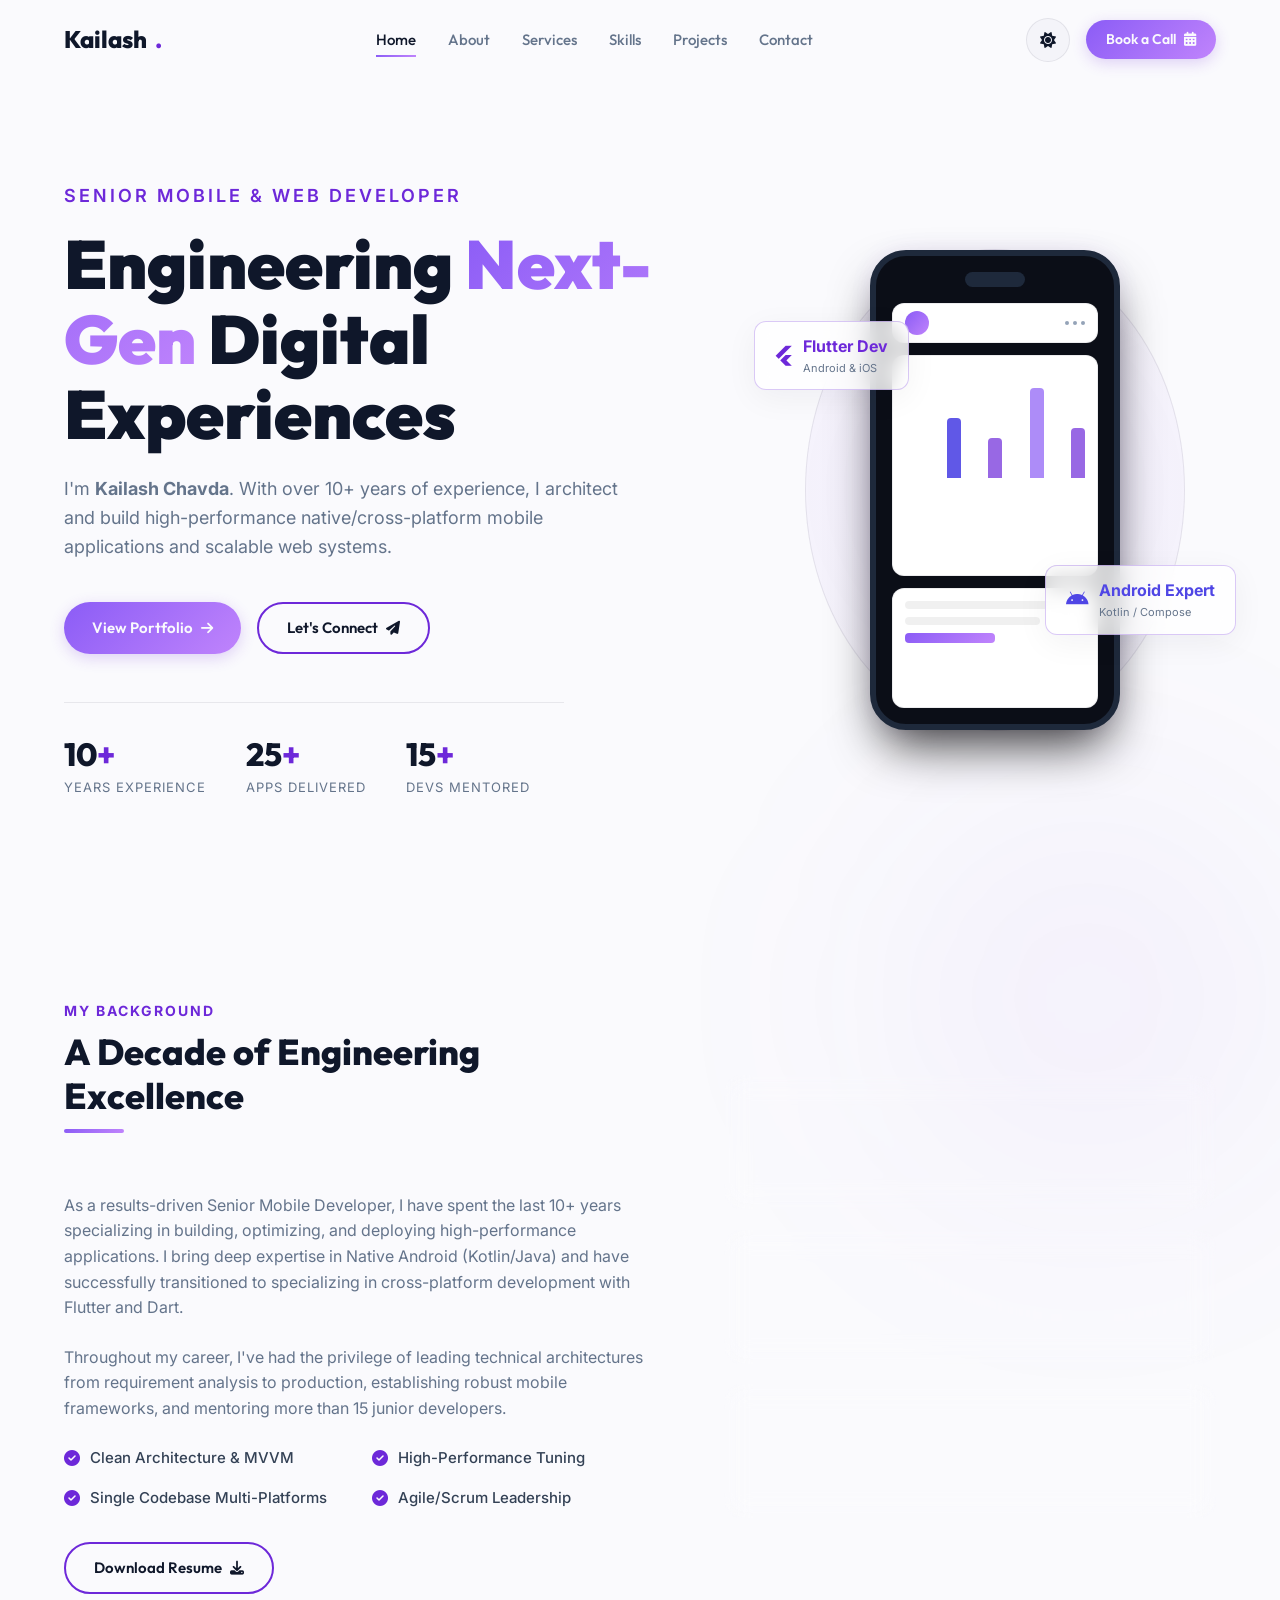
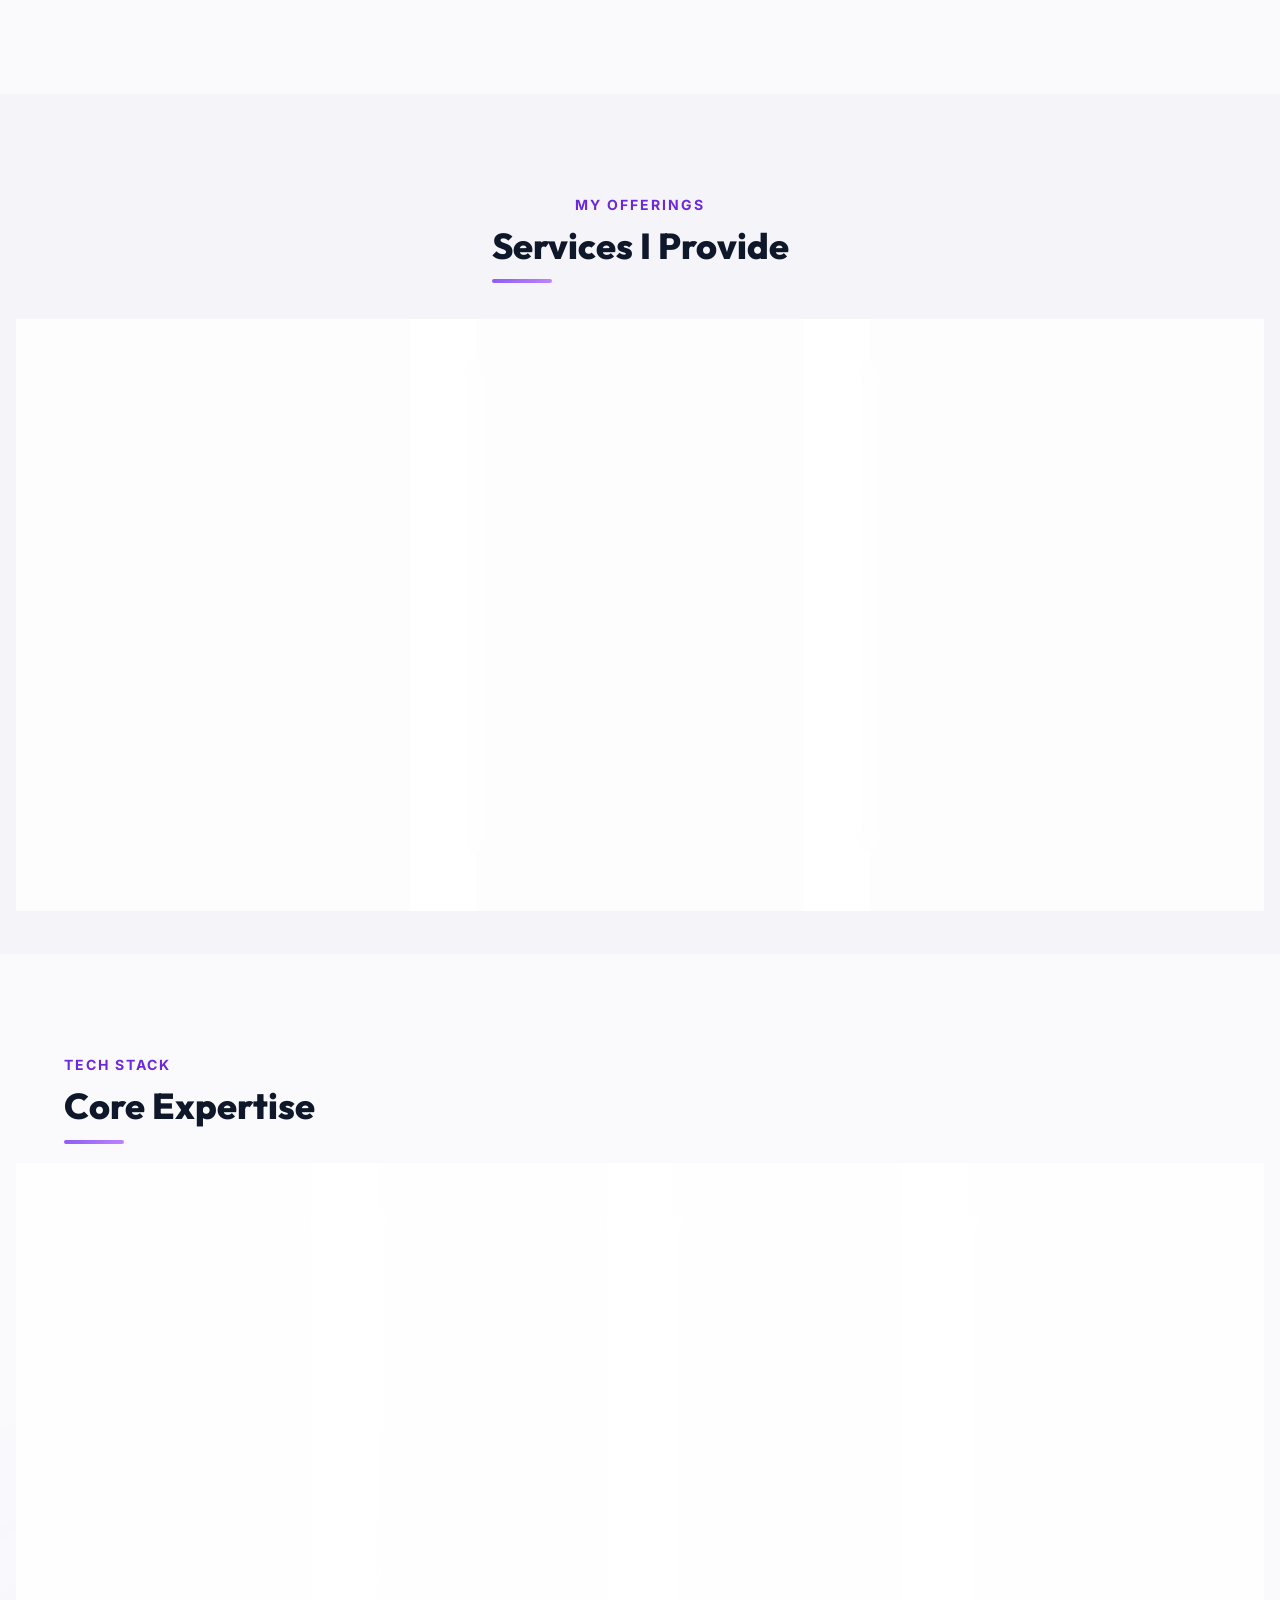
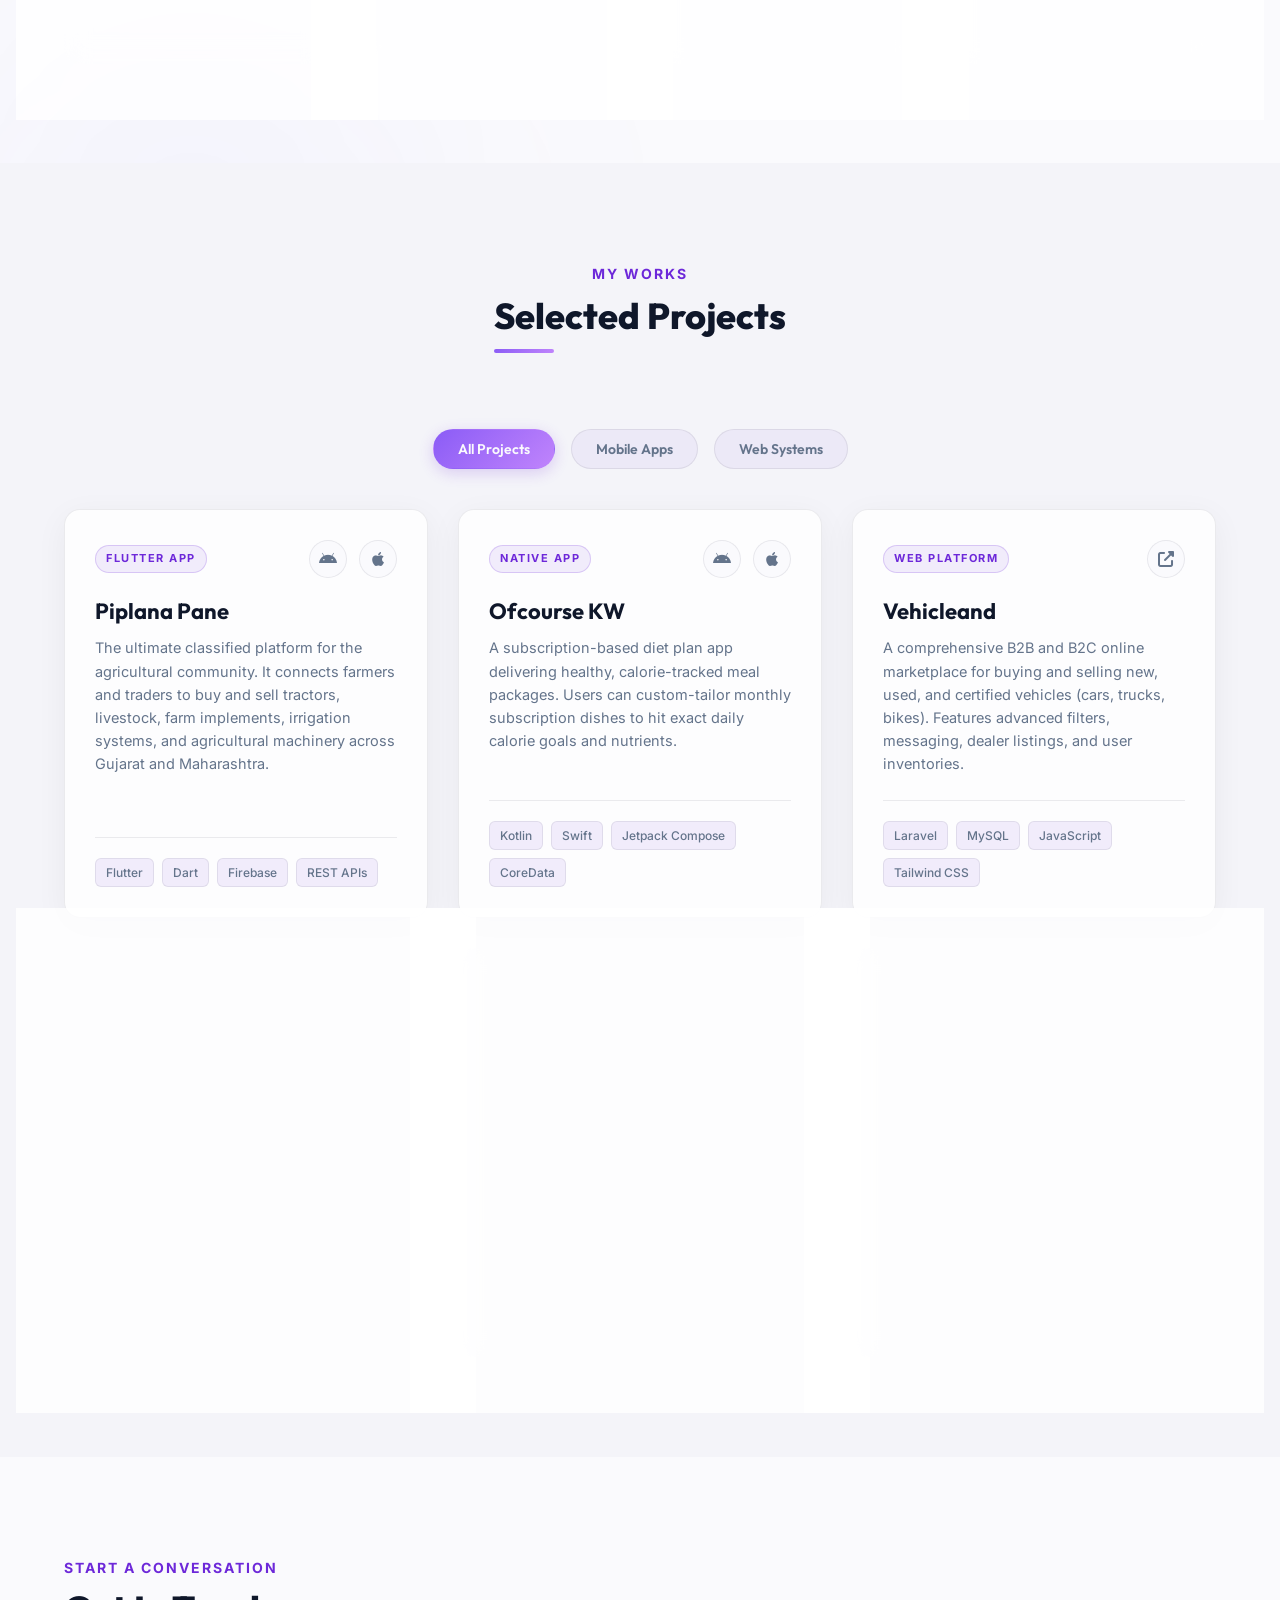
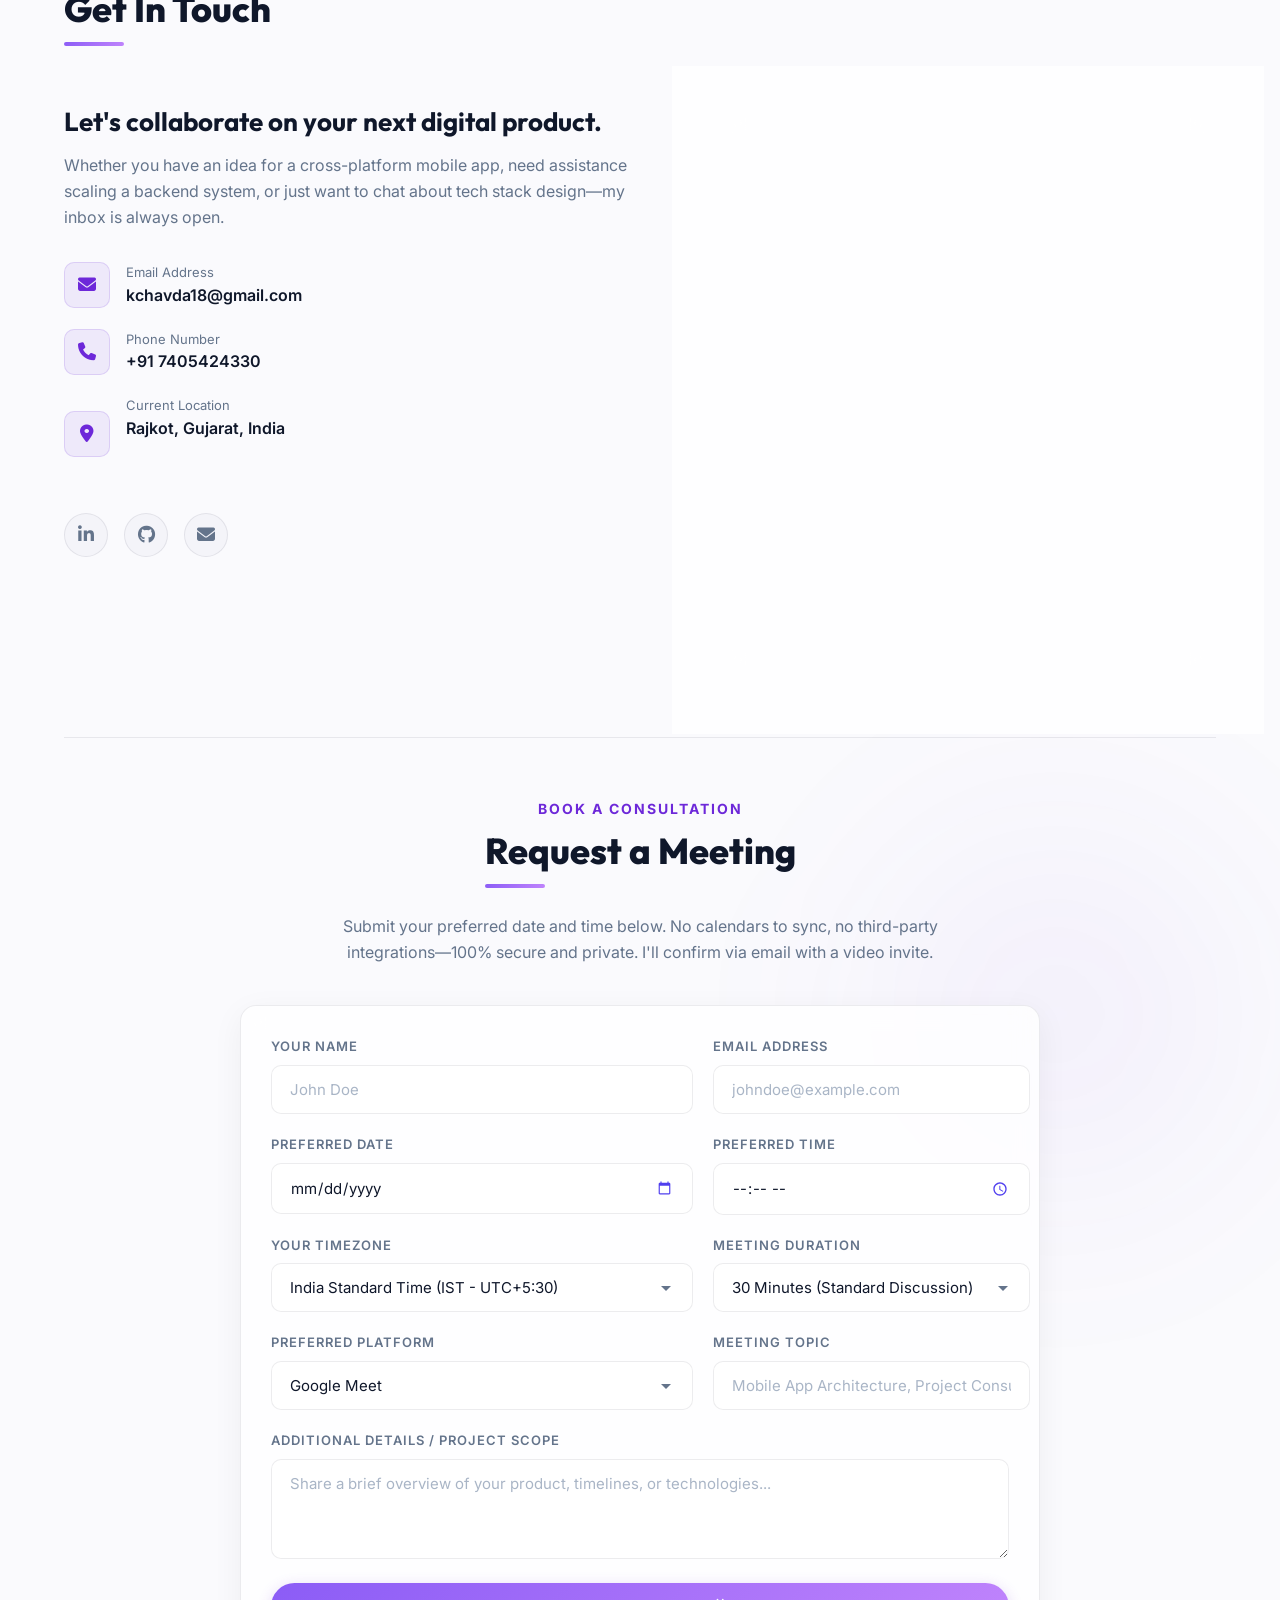
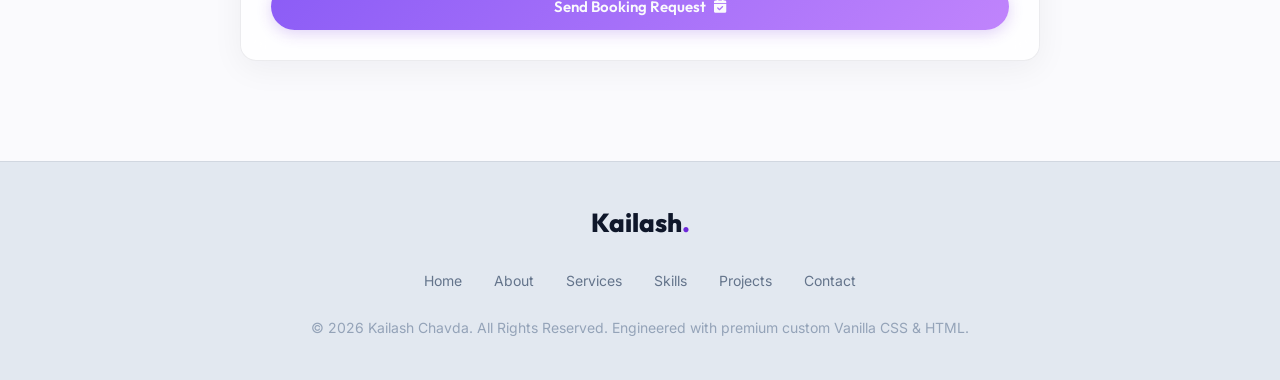
==== v1/index.html @ 00c6d9ea "feat: make V3 the default root homepage and move V1 to v1 subfolder" ====
<!DOCTYPE html>
<html lang="en">

<head>
  <meta charset="UTF-8">
  <meta name="viewport" content="width=device-width, initial-scale=1.0">
  <meta name="description"
    content="Kailash Chavda | Senior Mobile & Full-Stack Web Developer. 10+ years of experience building high-performance native, cross-platform apps, and scalable web systems.">
  <title>Kailash Chavda | Senior Mobile & Full-Stack Developer</title>

  <!-- FontAwesome Icons -->
  <link rel="stylesheet" href="https://cdnjs.cloudflare.com/ajax/libs/font-awesome/6.4.0/css/all.min.css">

  <!-- Custom Stylesheet -->
  <link rel="stylesheet" href="styles.css">
</head>

<body>

  <!-- Background Glowing Elements -->
  <div class="ambient-glows">
    <div class="glow-shape-1"></div>
    <div class="glow-shape-2"></div>
    <div class="glow-shape-3"></div>
  </div>

  <!-- NAVIGATION HEADER -->
  <header id="header">
    <div class="container navbar">
      <a href="#hero" class="logo">
        Kailash<span>.</span>
      </a>

      <!-- Nav Menu -->
      <ul class="nav-links" id="nav-links">
        <li><a href="#hero" class="active">Home</a></li>
        <li><a href="#about">About</a></li>
        <li><a href="#services">Services</a></li>
        <li><a href="#expertise">Skills</a></li>
        <li><a href="#projects">Projects</a></li>
        <li><a href="#contact">Contact</a></li>
      </ul>

      <!-- Nav Actions -->
      <div style="display: flex; align-items: center; gap: 16px;">
        <button class="theme-toggle" id="theme-toggle" aria-label="Toggle theme">
          <i class="fa-solid fa-moon"></i>
        </button>
        <a href="#contact" class="btn btn-primary nav-btn">
          Book a Call <i class="fa-solid fa-calendar-days"></i>
        </a>
      </div>

      <!-- Mobile Menu Toggle -->
      <button class="nav-toggle" id="nav-toggle" aria-label="Toggle menu">
        <i class="fa-solid fa-bars"></i>
      </button>
    </div>
  </header>

  <!-- HERO SECTION -->
  <section id="hero" class="hero">
    <div class="container hero-grid">
      <div class="hero-content">
        <span class="hero-subtitle">Senior Mobile &amp; Web Developer</span>
        <h1 class="hero-title">Engineering <span class="text-gradient">Next-Gen</span> Digital Experiences</h1>
        <p class="hero-desc">
          I'm <strong>Kailash Chavda</strong>. With over 10+ years of experience, I architect and build high-performance
          native/cross-platform mobile applications and scalable web systems.
        </p>

        <div class="hero-ctas">
          <a href="#projects" class="btn btn-primary">View Portfolio <i class="fa-solid fa-arrow-right"></i></a>
          <a href="#contact" class="btn btn-secondary">Let's Connect <i class="fa-solid fa-paper-plane"></i></a>
        </div>

        <div class="hero-stats">
          <div class="hero-stat-item">
            <h3>10<span>+</span></h3>
            <p>Years Experience</p>
          </div>
          <div class="hero-stat-item">
            <h3>25<span>+</span></h3>
            <p>Apps Delivered</p>
          </div>
          <div class="hero-stat-item">
            <h3>15<span>+</span></h3>
            <p>Devs Mentored</p>
          </div>
        </div>
      </div>

      <!-- Hero Visual Device Grid -->
      <div class="hero-visual">
        <div class="mockup-container">
          <div class="mockup-device">
            <div class="mockup-screen-camera"></div>
            <div class="mockup-screen-item mockup-header">
              <div class="mockup-avatar"></div>
              <div class="mockup-dots"><span></span><span></span><span></span></div>
            </div>
            <div class="mockup-screen-item mockup-chart">
              <div class="mockup-chart-bars">
                <div class="mockup-bar"></div>
                <div class="mockup-bar"></div>
                <div class="mockup-bar"></div>
                <div class="mockup-bar"></div>
                <div class="mockup-bar"></div>
              </div>
            </div>
            <div class="mockup-screen-item mockup-details">
              <div class="mockup-detail-line"></div>
              <div class="mockup-detail-line"></div>
              <div class="mockup-detail-line"></div>
            </div>
          </div>
        </div>

        <!-- Floating Badges -->
        <div class="floating-badge fb-1">
          <i class="fa-brands fa-flutter"></i>
          <div>
            <strong>Flutter Dev</strong>
            <span style="font-size: 11px; display: block; color: var(--text-muted);">Android &amp; iOS</span>
          </div>
        </div>
        <div class="floating-badge fb-2">
          <i class="fa-brands fa-android"></i>
          <div>
            <strong>Android Expert</strong>
            <span style="font-size: 11px; display: block; color: var(--text-muted);">Kotlin / Compose</span>
          </div>
        </div>
      </div>
    </div>
  </section>

  <!-- ABOUT ME SECTION -->
  <section id="about" class="section">
    <div class="container about-grid">
      <div class="about-content">
        <div class="section-header">
          <span class="section-tagline">My Background</span>
          <h2 class="section-title">A Decade of Engineering Excellence</h2>
        </div>

        <p>
          As a results-driven Senior Mobile Developer, I have spent the last 10+ years specializing in building,
          optimizing, and deploying high-performance applications. I bring deep expertise in Native Android
          (Kotlin/Java) and have successfully transitioned to specializing in cross-platform development with Flutter
          and Dart.
        </p>
        <p>
          Throughout my career, I've had the privilege of leading technical architectures from requirement analysis to
          production, establishing robust mobile frameworks, and mentoring more than 15 junior developers.
        </p>

        <ul class="about-bullets">
          <li><i class="fa-solid fa-circle-check"></i> Clean Architecture &amp; MVVM</li>
          <li><i class="fa-solid fa-circle-check"></i> High-Performance Tuning</li>
          <li><i class="fa-solid fa-circle-check"></i> Single Codebase Multi-Platforms</li>
          <li><i class="fa-solid fa-circle-check"></i> Agile/Scrum Leadership</li>
        </ul>

        <a href="../Documents/Resume - Mobile Application Developer - Kailash Chavda.pdf" target="_blank"
          class="btn btn-secondary">
          Download Resume <i class="fa-solid fa-download"></i>
        </a>
      </div>

      <div class="about-features">
        <div class="glass-card about-feature-item">
          <div class="about-feature-icon">
            <i class="fa-solid fa-code"></i>
          </div>
          <div class="about-feature-text">
            <h4>Clean, Scalable Code</h4>
            <p>Adhering to OOP, SOLID principles, and clean state management for maintainable apps.</p>
          </div>
        </div>

        <div class="glass-card about-feature-item">
          <div class="about-feature-icon">
            <i class="fa-solid fa-users"></i>
          </div>
          <div class="about-feature-text">
            <h4>Team Mentorship</h4>
            <p>Supervising developer teams, driving code reviews, and adopting modern technologies.</p>
          </div>
        </div>

        <div class="glass-card about-feature-item">
          <div class="about-feature-icon">
            <i class="fa-solid fa-cloud"></i>
          </div>
          <div class="about-feature-text">
            <h4>Cloud &amp; DevOps Integration</h4>
            <p>Streamlined CI/CD pipelines, containerized tools, and secure server deployments.</p>
          </div>
        </div>
      </div>
    </div>
  </section>

  <!-- SERVICES SECTION -->
  <section id="services" class="section" style="background-color: var(--bg-secondary);">
    <div class="container">
      <div class="section-header" style="text-align: center;">
        <span class="section-tagline">My Offerings</span>
        <h2 class="section-title" style="display: inline-block;">Services I Provide</h2>
      </div>

      <div class="services-grid">
        <!-- Service 1 -->
        <div class="glass-card service-card">
          <div class="service-icon teal">
            <i class="fa-solid fa-mobile-screen-button"></i>
          </div>
          <h3>Mobile Application Development</h3>
          <p>
            Expert-level development for iOS and Android. Crafting fluid native screens with Kotlin and Jetpack Compose,
            native iOS apps, and hybrid cross-platform apps using Flutter and React Native from a single
            high-performance codebase.
          </p>
          <ul class="service-list">
            <li><i class="fa-solid fa-check"></i> Flutter &amp; Dart Specialization</li>
            <li><i class="fa-solid fa-check"></i> Native Android (Kotlin &amp; Compose)</li>
            <li><i class="fa-solid fa-check"></i> Native iOS (Swift &amp; SwiftUI)</li>
          </ul>
        </div>

        <!-- Service 2 -->
        <div class="glass-card service-card">
          <div class="service-icon blue">
            <i class="fa-solid fa-laptop-code"></i>
          </div>
          <h3>Full-Stack Web Development</h3>
          <p>
            Architecting robust web applications and backend systems. Setting up responsive frontend user interfaces
            alongside secure API architectures using Laravel (PHP), Node.js, and Livewire microservices.
          </p>
          <ul class="service-list">
            <li><i class="fa-solid fa-check"></i> Next.js / React Frontend UI</li>
            <li><i class="fa-solid fa-check"></i> Laravel, Livewire &amp; Node.js Backend</li>
            <li><i class="fa-solid fa-check"></i> RESTful API Design &amp; Integration</li>
          </ul>
        </div>

        <!-- Service 3 -->
        <div class="glass-card service-card">
          <div class="service-icon green">
            <i class="fa-solid fa-palette"></i>
          </div>
          <h3>UI/UX &amp; Graphic Design</h3>
          <p>
            Designing beautiful, intuitive user journeys and modern digital layouts. Translating user requirements into
            engaging user experiences, building rapid wireframes, and ensuring visual hierarchy, and accessibility.
          </p>
          <ul class="service-list">
            <li><i class="fa-solid fa-check"></i> Interactive High-Fidelity Mockups</li>
            <li><i class="fa-solid fa-check"></i> Responsive Web &amp; App Layouts</li>
            <li><i class="fa-solid fa-check"></i> Glassmorphic &amp; Neo-Brutalism Designs</li>
          </ul>
        </div>
      </div>
    </div>
  </section>

  <!-- CORE EXPERTISE SECTION -->
  <section id="expertise" class="section">
    <div class="container">
      <div class="section-header">
        <span class="section-tagline">Tech Stack</span>
        <h2 class="section-title">Core Expertise</h2>
      </div>

      <div class="expertise-tabs">
        <!-- Box 1 -->
        <div class="glass-card expertise-box">
          <h3><i class="fa-solid fa-mobile-screen"></i> Mobile Development</h3>
          <div class="skill-list">
            <div class="skill-tag"><i class="fa-brands fa-flutter"></i> Flutter</div>
            <div class="skill-tag"><i class="fa-solid fa-code"></i> Dart</div>
            <div class="skill-tag"><i class="fa-brands fa-android"></i> Android SDK</div>
            <div class="skill-tag"><i class="fa-solid fa-code"></i> Kotlin</div>
            <div class="skill-tag"><i class="fa-brands fa-apple"></i> iOS (Swift/SwiftUI)</div>
            <div class="skill-tag"><i class="fa-solid fa-layer-group"></i> Jetpack Compose</div>
            <div class="skill-tag"><i class="fa-solid fa-gears"></i> BLoC / Provider / GetX</div>
          </div>
        </div>

        <!-- Box 2 -->
        <div class="glass-card expertise-box">
          <h3><i class="fa-solid fa-server"></i> Web &amp; Backend</h3>
          <div class="skill-list">
            <div class="skill-tag"><i class="fa-brands fa-laravel"></i> Laravel</div>
            <div class="skill-tag"><i class="fa-brands fa-node-js"></i> Node.js</div>
            <div class="skill-tag"><i class="fa-solid fa-bolt"></i> Livewire</div>
            <div class="skill-tag"><i class="fa-brands fa-react"></i> React / Next.js</div>
            <div class="skill-tag"><i class="fa-brands fa-square-js"></i> JavaScript (ES6+)</div>
            <div class="skill-tag"><i class="fa-brands fa-css3-alt"></i> Tailwind CSS</div>
            <div class="skill-tag"><i class="fa-solid fa-link"></i> RESTful APIs</div>
          </div>
        </div>

        <!-- Box 3 -->
        <div class="glass-card expertise-box">
          <h3><i class="fa-solid fa-database"></i> Databases &amp; Caching</h3>
          <div class="skill-list">
            <div class="skill-tag"><i class="fa-solid fa-database"></i> PostgreSQL</div>
            <div class="skill-tag"><i class="fa-solid fa-database"></i> MongoDB</div>
            <div class="skill-tag"><i class="fa-solid fa-database"></i> MySQL</div>
            <div class="skill-tag"><i class="fa-solid fa-cloud"></i> AWS RDS</div>
            <div class="skill-tag"><i class="fa-solid fa-memory"></i> Redis (Caching)</div>
            <div class="skill-tag"><i class="fa-solid fa-box-archive"></i> Hive / RoomDB</div>
          </div>
        </div>

        <!-- Box 4 -->
        <div class="glass-card expertise-box">
          <h3><i class="fa-solid fa-toolbox"></i> DevOps &amp; Tools</h3>
          <div class="skill-list">
            <div class="skill-tag"><i class="fa-brands fa-aws"></i> AWS (EC2/S3)</div>
            <div class="skill-tag"><i class="fa-brands fa-docker"></i> Docker</div>
            <div class="skill-tag"><i class="fa-solid fa-circle-nodes"></i> CI/CD Pipelines</div>
            <div class="skill-tag"><i class="fa-brands fa-git-alt"></i> Git / GitHub</div>
            <div class="skill-tag"><i class="fa-solid fa-circle-check"></i> Postman</div>
            <div class="skill-tag"><i class="fa-brands fa-jira"></i> JIRA / Agile</div>
          </div>
        </div>
      </div>
    </div>
  </section>

  <!-- SELECTED PROJECTS SECTION -->
  <section id="projects" class="section" style="background-color: var(--bg-secondary);">
    <div class="container">
      <div class="section-header" style="text-align: center;">
        <span class="section-tagline">My Works</span>
        <h2 class="section-title" style="display: inline-block;">Selected Projects</h2>
      </div>

      <!-- Filter Tabs -->
      <ul class="project-filters">
        <li><button class="filter-btn active" data-filter="all">All Projects</button></li>
        <li><button class="filter-btn" data-filter="mobile">Mobile Apps</button></li>
        <li><button class="filter-btn" data-filter="web">Web Systems</button></li>
      </ul>

      <!-- Projects Grid -->
      <div class="projects-grid" id="projects-grid">

        <!-- Project 1 (Mobile) -->
        <div class="glass-card project-card show" data-category="mobile">
          <div class="project-meta">
            <span class="project-category">Flutter App</span>
            <div class="project-links">
              <a href="https://play.google.com/store/apps/details?id=com.ta.news&hl=en_IN" target="_blank"
                class="project-link-btn" title="Android Link"><i class="fa-brands fa-android"></i></a>
              <a href="https://apps.apple.com/us/app/piplana-pane/id1409110407" target="_blank" class="project-link-btn"
                title="iOS Link"><i class="fa-brands fa-apple"></i></a>
            </div>
          </div>
          <h3 class="project-title">Piplana Pane</h3>
          <p class="project-desc">
            The ultimate classified platform for the agricultural community. It connects farmers and traders to buy and
            sell tractors, livestock, farm implements, irrigation systems, and agricultural machinery across Gujarat and
            Maharashtra.
          </p>
          <div class="project-tech">
            <span class="tech-badge">Flutter</span>
            <span class="tech-badge">Dart</span>
            <span class="tech-badge">Firebase</span>
            <span class="tech-badge">REST APIs</span>
          </div>
        </div>

        <!-- Project 2 (Mobile) -->
        <div class="glass-card project-card show" data-category="mobile">
          <div class="project-meta">
            <span class="project-category">Native App</span>
            <div class="project-links">
              <a href="https://play.google.com/store/apps/details?id=com.ofcourse.kuwait" target="_blank"
                class="project-link-btn" title="Android Link"><i class="fa-brands fa-android"></i></a>
              <a href="https://apps.apple.com/kw/app/ofcourse-kw/id6470784883" target="_blank" class="project-link-btn"
                title="iOS Link"><i class="fa-brands fa-apple"></i></a>
            </div>
          </div>
          <h3 class="project-title">Ofcourse KW</h3>
          <p class="project-desc">
            A subscription-based diet plan app delivering healthy, calorie-tracked meal packages. Users can
            custom-tailor monthly subscription dishes to hit exact daily calorie goals and nutrients.
          </p>
          <div class="project-tech">
            <span class="tech-badge">Kotlin</span>
            <span class="tech-badge">Swift</span>
            <span class="tech-badge">Jetpack Compose</span>
            <span class="tech-badge">CoreData</span>
          </div>
        </div>

        <!-- Project 3 (Web) -->
        <div class="glass-card project-card show" data-category="web">
          <div class="project-meta">
            <span class="project-category">Web Platform</span>
            <div class="project-links">
              <a href="https://vehicleand.com/ar" target="_blank" class="project-link-btn" title="Live Site"><i
                  class="fa-solid fa-up-right-from-square"></i></a>
            </div>
          </div>
          <h3 class="project-title">Vehicleand</h3>
          <p class="project-desc">
            A comprehensive B2B and B2C online marketplace for buying and selling new, used, and certified vehicles
            (cars, trucks, bikes). Features advanced filters, messaging, dealer listings, and user inventories.
          </p>
          <div class="project-tech">
            <span class="tech-badge">Laravel</span>
            <span class="tech-badge">MySQL</span>
            <span class="tech-badge">JavaScript</span>
            <span class="tech-badge">Tailwind CSS</span>
          </div>
        </div>

        <!-- Project 4 (Mobile) -->
        <div class="glass-card project-card show" data-category="mobile">
          <div class="project-meta">
            <span class="project-category">Native App</span>
            <div class="project-links">
              <a href="https://play.google.com/store/apps/details?id=com.dcas.app" target="_blank"
                class="project-link-btn" title="Android Link"><i class="fa-brands fa-android"></i></a>
              <a href="https://apps.apple.com/us/app/dubai-ambulance-%D8%A5%D8%B3%D8%B9%D8%A7%D9%81-%D8%AF%D8%A8%D9%8A/id1165959800"
                target="_blank" class="project-link-btn" title="iOS Link"><i class="fa-brands fa-apple"></i></a>
            </div>
          </div>
          <h3 class="project-title">Dubai Ambulance</h3>
          <p class="project-desc">
            A critical emergency request app designed for requesting medical aid in Dubai. Includes robust accessibility
            interfaces for visual/hearing impaired users to communicate immediately with dispatchers.
          </p>
          <div class="project-tech">
            <span class="tech-badge">Kotlin</span>
            <span class="tech-badge">SwiftUI</span>
            <span class="tech-badge">Google Maps API</span>
            <span class="tech-badge">Push Notifications</span>
          </div>
        </div>

        <!-- Project 5 (Web) -->
        <div class="glass-card project-card show" data-category="web">
          <div class="project-meta">
            <span class="project-category">E-commerce Portal</span>
            <div class="project-links">
              <a href="https://balajiwholesalefoods.com/" target="_blank" class="project-link-btn" title="Live Site"><i
                  class="fa-solid fa-up-right-from-square"></i></a>
            </div>
          </div>
          <h3 class="project-title">Balaji Wholesale Foods</h3>
          <p class="project-desc">
            B2B importer and wholesaler system importing ethnic Indian foods into the US. Features catalog management,
            bulk invoicing, online distribution tracking, and vendor accounts.
          </p>
          <div class="project-tech">
            <span class="tech-badge">PHP</span>
            <span class="tech-badge">Node.js</span>
            <span class="tech-badge">PostgreSQL</span>
            <span class="tech-badge">AWS EC2</span>
          </div>
        </div>

        <!-- Project 6 (Mobile) -->
        <div class="glass-card project-card show" data-category="mobile">
          <div class="project-meta">
            <span class="project-category">Flutter App</span>
            <div class="project-links">
              <a href="https://play.google.com/store/apps/details?id=com.appix.garey" target="_blank"
                class="project-link-btn" title="Android Link"><i class="fa-brands fa-android"></i></a>
              <a href="https://apps.apple.com/in/app/garey-qatars-shopping-app/id1495042185" target="_blank"
                class="project-link-btn" title="iOS Link"><i class="fa-brands fa-apple"></i></a>
            </div>
          </div>
          <h3 class="project-title">Garey</h3>
          <p class="project-desc">
            Qatar's premium e-commerce platform offering top deals on consumer electronics, beauty, health, and outdoor
            equipment. Engineered for ultra-fast checkout loops and high-volume orders.
          </p>
          <div class="project-tech">
            <span class="tech-badge">Flutter</span>
            <span class="tech-badge">Dart</span>
            <span class="tech-badge">Stripe Integration</span>
            <span class="tech-badge">Hive DB</span>
          </div>
        </div>
      </div>
    </div>
  </section>

  <!-- CONTACT & SCHEDULING SECTION -->
  <section id="contact" class="section">
    <div class="container">
      <div class="section-header">
        <span class="section-tagline">Start a Conversation</span>
        <h2 class="section-title">Get In Touch</h2>
      </div>

      <div class="contact-grid">
        <!-- Info Panel -->
        <div class="contact-info-panel">
          <h3>Let's collaborate on your next digital product.</h3>
          <p>
            Whether you have an idea for a cross-platform mobile app, need assistance scaling a backend system, or just
            want to chat about tech stack design—my inbox is always open.
          </p>

          <ul class="contact-details-list">
            <li class="contact-item">
              <div class="contact-item-icon"><i class="fa-solid fa-envelope"></i></div>
              <div class="contact-item-text">
                <span>Email Address</span>
                <a href="mailto:kchavda18@gmail.com">kchavda18@gmail.com</a>
              </div>
            </li>
            <li class="contact-item">
              <div class="contact-item-icon"><i class="fa-solid fa-phone"></i></div>
              <div class="contact-item-text">
                <span>Phone Number</span>
                <a href="tel:+917405424330">+91 7405424330</a>
              </div>
            </li>
            <li class="contact-item">
              <div class="contact-item-icon"><i class="fa-solid fa-location-dot"></i></div>
              <div class="contact-item-text">
                <span>Current Location</span>
                <p>Rajkot, Gujarat, India</p>
              </div>
            </li>
          </ul>

          <div class="social-links">
            <a href="https://linkedin.com/in/kailash-chavda" target="_blank" class="social-btn" aria-label="LinkedIn"><i
                class="fa-brands fa-linkedin-in"></i></a>
            <a href="https://github.com/kailashchavda" target="_blank" class="social-btn" aria-label="GitHub"><i
                class="fa-brands fa-github"></i></a>
            <a href="mailto:kchavda18@gmail.com" class="social-btn" aria-label="Email"><i
                class="fa-solid fa-envelope"></i></a>
          </div>
        </div>

        <!-- Contact Form -->
        <div class="glass-card">
          <!-- 
            FORMSPREE INTEGRATION:
            To receive submissions:
            1. Sign up for a free account at https://formspree.io/
            2. Create a new form project
            3. Replace the placeholder URL in the action attribute below with your unique Formspree form ID
               Example: action="https://formspree.io/f/xzbjygrl"
          -->
          <form class="contact-form" action="https://formspree.io/f/xykazqer" method="POST">
            <div class="form-group">
              <label for="name">Your Name</label>
              <input type="text" id="name" name="name" class="form-control" placeholder="John Doe" required>
            </div>

            <div class="form-group">
              <label for="email">Email Address</label>
              <input type="email" id="email" name="_replyto" class="form-control" placeholder="johndoe@example.com"
                required>
            </div>

            <div class="form-group">
              <label for="subject">Subject</label>
              <input type="text" id="subject" name="subject" class="form-control" placeholder="Project Discussion"
                required>
            </div>

            <div class="form-group">
              <label for="message">Message</label>
              <textarea id="message" name="message" class="form-control"
                placeholder="Tell me about your product details..." required></textarea>
            </div>

            <button type="submit" class="btn btn-primary submit-btn">Send Message <i
                class="fa-solid fa-paper-plane"></i></button>
          </form>
        </div>
      </div>

      <!-- MEETING SCHEDULER BLOCK -->
      <div class="schedule-block">
        <div class="schedule-header">
          <span class="section-tagline">Book a Consultation</span>
          <h2 class="section-title">Request a Meeting</h2>
          <p style="color: var(--text-muted); max-width: 600px; margin: 10px auto 0 auto;">
            Submit your preferred date and time below. No calendars to sync, no third-party integrations—100% secure and private. I'll confirm via email with a video invite.
          </p>
        </div>

        <div class="glass-card schedule-form-card" style="max-width: 800px; margin: 0 auto;">
          <form class="meeting-form" action="https://formspree.io/f/xykazqer" method="POST">
            <!-- Hidden form field for Formspree to distinguish from main contact form -->
            <input type="hidden" name="_subject" value="New Meeting Request from Portfolio!">
            
            <div class="schedule-form-grid">
              <div class="form-group">
                <label for="meet-name">Your Name</label>
                <input type="text" id="meet-name" name="name" class="form-control" placeholder="John Doe" required>
              </div>

              <div class="form-group">
                <label for="meet-email">Email Address</label>
                <input type="email" id="meet-email" name="_replyto" class="form-control" placeholder="johndoe@example.com" required>
              </div>

              <div class="form-group">
                <label for="meet-date">Preferred Date</label>
                <input type="date" id="meet-date" name="preferred_date" class="form-control" required>
              </div>

              <div class="form-group">
                <label for="meet-time">Preferred Time</label>
                <input type="time" id="meet-time" name="preferred_time" class="form-control" required>
              </div>

              <div class="form-group">
                <label for="meet-timezone">Your Timezone</label>
                <select id="meet-timezone" name="timezone" class="form-control" required>
                  <option value="IST" selected>India Standard Time (IST - UTC+5:30)</option>
                  <option value="EST">Eastern Standard Time (EST - UTC-5)</option>
                  <option value="GMT">Greenwich Mean Time (GMT - UTC+0)</option>
                  <option value="CET">Central European Time (CET - UTC+1)</option>
                  <option value="AEST">Australian Eastern Standard Time (AEST - UTC+10)</option>
                  <option value="Other">Other / Remote (Specify in details)</option>
                </select>
              </div>

              <div class="form-group">
                <label for="meet-duration">Meeting Duration</label>
                <select id="meet-duration" name="duration" class="form-control" required>
                  <option value="15-min">15 Minutes (Quick Sync)</option>
                  <option value="30-min" selected>30 Minutes (Standard Discussion)</option>
                  <option value="60-min">60 Minutes (Deep Dive / Tech Sync)</option>
                </select>
              </div>

              <div class="form-group">
                <label for="meet-platform">Preferred Platform</label>
                <select id="meet-platform" name="platform" class="form-control" required>
                  <option value="Google-Meet" selected>Google Meet</option>
                  <option value="Zoom">Zoom Video Call</option>
                  <option value="Phone">Direct Phone Call</option>
                </select>
              </div>

              <div class="form-group">
                <label for="meet-topic">Meeting Topic</label>
                <input type="text" id="meet-topic" name="topic" class="form-control" placeholder="Mobile App Architecture, Project Consultation, etc." required>
              </div>
            </div>

            <div class="form-group" style="margin-top: 20px;">
              <label for="meet-details">Additional Details / Project Scope</label>
              <textarea id="meet-details" name="details" class="form-control" placeholder="Share a brief overview of your product, timelines, or technologies..." style="min-height: 100px;"></textarea>
            </div>

            <button type="submit" class="btn btn-primary submit-btn" style="margin-top: 24px; width: 100%;">
              Send Booking Request <i class="fa-solid fa-calendar-check"></i>
            </button>
          </form>
        </div>
      </div>
    </div>
  </section>

  <!-- FOOTER -->
  <footer>
    <div class="container footer-content">
      <div class="footer-logo">
        Kailash<span>.</span>
      </div>

      <ul class="footer-nav">
        <li><a href="#hero">Home</a></li>
        <li><a href="#about">About</a></li>
        <li><a href="#services">Services</a></li>
        <li><a href="#expertise">Skills</a></li>
        <li><a href="#projects">Projects</a></li>
        <li><a href="#contact">Contact</a></li>
      </ul>

      <p class="copyright">
        &copy; 2026 Kailash Chavda. All Rights Reserved. Engineered with premium custom Vanilla CSS &amp; HTML.
      </p>
    </div>
  </footer>

  <!-- Scroll To Top Button -->
  <button class="back-to-top" id="back-to-top" aria-label="Scroll to top">
    <i class="fa-solid fa-arrow-up"></i>
  </button>

  <!-- PREMIUM INTERACTIONS SCRIPT -->
  <script>
    document.addEventListener('DOMContentLoaded', () => {

      // 1. STICKY NAVBAR SCROLL ACTION
      const header = document.getElementById('header');
      const backToTop = document.getElementById('back-to-top');

      window.addEventListener('scroll', () => {
        if (window.scrollY > 50) {
          header.classList.add('scrolled');
        } else {
          header.classList.remove('scrolled');
        }

        if (window.scrollY > 600) {
          backToTop.classList.add('active');
        } else {
          backToTop.classList.remove('active');
        }
      });

      backToTop.addEventListener('click', () => {
        window.scrollTo({
          top: 0,
          behavior: 'smooth'
        });
      });

      // 2. MOBILE NAVBAR TOGGLE
      const navToggle = document.getElementById('nav-toggle');
      const navLinks = document.getElementById('nav-links');

      navToggle.addEventListener('click', () => {
        navLinks.classList.toggle('active');
        const icon = navToggle.querySelector('i');
        if (navLinks.classList.contains('active')) {
          icon.classList.remove('fa-bars');
          icon.classList.add('fa-xmark');
        } else {
          icon.classList.remove('fa-xmark');
          icon.classList.add('fa-bars');
        }
      });

      // Close mobile menu on clicking any link
      navLinks.querySelectorAll('a').forEach(link => {
        link.addEventListener('click', () => {
          navLinks.classList.remove('active');
          navToggle.querySelector('i').classList.remove('fa-xmark');
          navToggle.querySelector('i').classList.add('fa-bars');
        });
      });

      // 3. PROJECT GRID FILTERING LOGIC
      const filterBtns = document.querySelectorAll('.filter-btn');
      const projectCards = document.querySelectorAll('.project-card');

      filterBtns.forEach(btn => {
        btn.addEventListener('click', () => {
          // Remove active class from all buttons
          filterBtns.forEach(b => b.classList.remove('active'));
          btn.classList.add('active');

          const filterValue = btn.getAttribute('data-filter');

          projectCards.forEach(card => {
            const category = card.getAttribute('data-category');

            if (filterValue === 'all' || filterValue === category) {
              card.classList.remove('hide');
              setTimeout(() => {
                card.classList.add('show');
              }, 50);
            } else {
              card.classList.remove('show');
              card.classList.add('hide');
            }
          });
        });
      });

      // 4. ACTIVE LINK STATE HIGHLIGHTING ON SCROLL
      const sections = document.querySelectorAll('section');
      const navItems = document.querySelectorAll('.nav-links a');

      window.addEventListener('scroll', () => {
        let current = '';
        sections.forEach(section => {
          const sectionTop = section.offsetTop;
          const sectionHeight = section.clientHeight;
          if (window.scrollY >= (sectionTop - 150)) {
            current = section.getAttribute('id');
          }
        });

        navItems.forEach(item => {
          item.classList.remove('active');
          if (item.getAttribute('href').slice(1) === current) {
            item.classList.add('active');
          }
        });
      });

      // 5. THEME SWITCHER LOGIC
      const themeToggle = document.getElementById('theme-toggle');
      const currentTheme = localStorage.getItem('theme');
      const systemPrefersLight = window.matchMedia('(prefers-color-scheme: light)').matches;

      if (currentTheme === 'light' || (!currentTheme && systemPrefersLight)) {
        document.body.classList.add('light-theme');
        themeToggle.querySelector('i').classList.replace('fa-moon', 'fa-sun');
      }

      themeToggle.addEventListener('click', () => {
        document.body.classList.toggle('light-theme');
        const icon = themeToggle.querySelector('i');
        if (document.body.classList.contains('light-theme')) {
          icon.classList.replace('fa-moon', 'fa-sun');
          localStorage.setItem('theme', 'light');
        } else {
          icon.classList.replace('fa-sun', 'fa-moon');
          localStorage.setItem('theme', 'dark');
        }
      });

      // 6. SCROLL REVEAL EFFECT
      const revealElements = document.querySelectorAll('.glass-card, .section-header, .hero-content, .hero-visual, .expertise-box');
      revealElements.forEach(el => el.classList.add('reveal-element'));

      const revealObserver = new IntersectionObserver((entries, observer) => {
        entries.forEach(entry => {
          if (entry.isIntersecting) {
            entry.target.classList.add('revealed');
            observer.unobserve(entry.target); // Reveal once
          }
        });
      }, {
        threshold: 0.15,
        rootMargin: '0px 0px -50px 0px'
      });

      revealElements.forEach(el => revealObserver.observe(el));
    });
  </script>
</body>

</html>
---- v1/styles.css ----
/* 
   =========================================
   KAILASH CHAVDA - PORTFOLIO DESIGN SYSTEM
   Premium Ultra-Modern Dark Theme CSS
   =========================================
*/

@import url('https://fonts.googleapis.com/css2?family=Inter:wght@300;400;500;600;700&family=Outfit:wght@400;500;600;700;800;900&display=swap');

/* --- CSS VARIABLES & TOKENS --- */
:root {
  /* Colors */
  --bg-darker: #050508;      /* Obsidian Black */
  --bg-primary: #0A0A0F;     /* Deep Midnight Navy/Violet */
  --bg-secondary: #111119;   /* Slate Charcoal */
  --bg-card: #161625;        /* Dark Slate/Indigo Card */
  --bg-input: #09090E;       
  
  --accent-teal: #8B5CF6;    /* Neon Violet / Purple */
  --accent-green: #C084FC;   /* Lavender / Bright Secondary */
  --accent-blue: #6366F1;    /* Electric Indigo */
  --accent-blue-deep: #4F46E5;/* Deep Indigo */
  
  --text-white: #F8FAFC;
  --text-primary: #E2E8F0;
  --text-muted: #94A3B8;
  --text-dark: #64748B;
  
  /* Gradients */
  --gradient-primary: linear-gradient(135deg, var(--accent-teal) 0%, var(--accent-green) 100%);
  --gradient-secondary: linear-gradient(135deg, var(--accent-blue) 0%, var(--accent-blue-deep) 100%);
  --gradient-text: linear-gradient(135deg, #FFF 30%, var(--accent-teal) 100%);
  --gradient-glow: radial-gradient(circle, rgba(139, 92, 246, 0.15) 0%, rgba(0, 0, 0, 0) 70%);
  --gradient-glow-blue: radial-gradient(circle, rgba(99, 102, 241, 0.12) 0%, rgba(0, 0, 0, 0) 70%);
  
  /* Shadows & Glassmorphism */
  --glass-bg: rgba(17, 17, 27, 0.75);
  --glass-border: rgba(255, 255, 255, 0.04);
  --glass-border-hover: rgba(139, 92, 246, 0.2);
  --glass-shadow: 0 8px 32px 0 rgba(0, 0, 0, 0.4);
  --shadow-primary: 0 10px 30px -15px rgba(13, 13, 21, 0.7);
  --shadow-glow: 0 0 25px rgba(139, 92, 246, 0.15);
  
  /* Dynamic Transparency Glows (Dark Mode Default) */
  --accent-glow-8: rgba(139, 92, 246, 0.08);
  --accent-glow-10: rgba(139, 92, 246, 0.1);
  --accent-glow-15: rgba(139, 92, 246, 0.15);
  --accent-glow-20: rgba(139, 92, 246, 0.2);
  --accent-glow-30: rgba(139, 92, 246, 0.3);
  --accent-glow-40: rgba(139, 92, 246, 0.4);
  
  /* Fonts */
  --font-heading: 'Outfit', sans-serif;
  --font-body: 'Inter', sans-serif;
  
  /* Transitions */
  --transition-fast: all 0.25s cubic-bezier(0.645, 0.045, 0.355, 1);
  --transition-slow: all 0.5s cubic-bezier(0.645, 0.045, 0.355, 1);
  
  /* Layout */
  --navbar-height: 80px;

  /* Customized Component Backgrounds & Theme Tokens */
  --header-bg: rgba(6, 9, 19, 0.85);
  --header-shadow: 0 10px 30px -10px rgba(0, 0, 0, 0.5);
  --mobile-menu-bg: rgba(6, 9, 19, 0.95);
  --bg-tag: rgba(24, 34, 53, 0.5);
  --bg-filter: rgba(18, 24, 41, 0.6);
  --bg-badge: rgba(15, 22, 38, 0.8);
  --bg-mockup-radial: rgba(18, 24, 41, 0.4);
  --mockup-line: rgba(255, 255, 255, 0.08);
  
  --calendar-filter: invert(0.6) sepia(80%) saturate(2000%) hue-rotate(240deg);
  --select-arrow: url("data:image/svg+xml;utf8,<svg fill='%2394A3B8' height='24' viewBox='0 0 24 24' width='24' xmlns='http://www.w3.org/2000/svg'><path d='M7 10l5 5 5-5z'/><path d='M0 0h24v24H0z' fill='none'/></svg>");
  --select-arrow-focus: url("data:image/svg+xml;utf8,<svg fill='%238B5CF6' height='24' viewBox='0 0 24 24' width='24' xmlns='http://www.w3.org/2000/svg'><path d='M7 10l5 5 5-5z'/><path d='M0 0h24v24H0z' fill='none'/></svg>");
}

/* --- LIGHT THEME VARIABLE OVERRIDES --- */
body.light-theme {
  --bg-darker: #E2E8F0;
  --bg-primary: #FAFAFD;
  --bg-secondary: #F4F4F9;
  --bg-card: #FFFFFF;
  --bg-input: #FFFFFF;
  
  --accent-teal: #6D28D9;    /* Darker Violet for high-contrast legibility */
  --accent-green: #8B5CF6;   /* Bright Violet */
  --accent-blue: #4F46E5;    /* Deep Indigo */
  --accent-blue-deep: #3730A3;
  
  --text-white: #0F172A;
  --text-primary: #334155;
  --text-muted: #64748B;
  --text-dark: #94A3B8;
  
  --gradient-text: linear-gradient(135deg, #0F172A 30%, var(--accent-teal) 100%);
  --gradient-glow: radial-gradient(circle, rgba(109, 40, 217, 0.06) 0%, rgba(255, 255, 255, 0) 70%);
  --gradient-glow-blue: radial-gradient(circle, rgba(79, 70, 229, 0.05) 0%, rgba(255, 255, 255, 0) 70%);
  
  --glass-bg: rgba(255, 255, 255, 0.8);
  --glass-border: rgba(15, 23, 42, 0.08);
  --glass-border-hover: rgba(109, 40, 217, 0.25);
  --glass-shadow: 0 8px 32px 0 rgba(15, 23, 42, 0.05);
  --shadow-primary: 0 10px 30px -15px rgba(109, 40, 217, 0.05);
  --shadow-glow: 0 0 25px rgba(109, 40, 217, 0.06);
  
  /* Dynamic Transparency Glows (Light Mode) */
  --accent-glow-8: rgba(109, 40, 217, 0.08);
  --accent-glow-10: rgba(109, 40, 217, 0.1);
  --accent-glow-15: rgba(109, 40, 217, 0.15);
  --accent-glow-20: rgba(109, 40, 217, 0.2);
  --accent-glow-30: rgba(109, 40, 217, 0.3);
  --accent-glow-40: rgba(109, 40, 217, 0.4);

  --header-bg: rgba(255, 255, 255, 0.85);
  --header-shadow: 0 10px 30px -10px rgba(15, 23, 42, 0.05);
  --mobile-menu-bg: rgba(255, 255, 255, 0.98);
  --bg-tag: rgba(109, 40, 217, 0.05);
  --bg-filter: rgba(109, 40, 217, 0.05);
  --bg-badge: rgba(109, 40, 217, 0.08);
  --bg-mockup-radial: rgba(109, 40, 217, 0.03);
  --mockup-line: rgba(0, 0, 0, 0.06);
  
  --calendar-filter: invert(0.2) sepia(90%) saturate(2500%) hue-rotate(240deg);
  --select-arrow: url("data:image/svg+xml;utf8,<svg fill='%2364748B' height='24' viewBox='0 0 24 24' width='24' xmlns='http://www.w3.org/2000/svg'><path d='M7 10l5 5 5-5z'/><path d='M0 0h24v24H0z' fill='none'/></svg>");
  --select-arrow-focus: url("data:image/svg+xml;utf8,<svg fill='%236D28D9' height='24' viewBox='0 0 24 24' width='24' xmlns='http://www.w3.org/2000/svg'><path d='M7 10l5 5 5-5z'/><path d='M0 0h24v24H0z' fill='none'/></svg>");
}

/* Theme Toggle Button Style */
.theme-toggle {
  width: 44px;
  height: 44px;
  border-radius: 50%;
  background: var(--bg-secondary);
  border: 1px solid var(--glass-border);
  display: flex;
  align-items: center;
  justify-content: center;
  cursor: pointer;
  color: var(--text-white);
  transition: var(--transition-fast);
  font-size: 16px;
  outline: none;
}

.theme-toggle:hover {
  background: var(--glass-bg);
  border-color: var(--accent-teal);
  box-shadow: var(--shadow-glow);
  transform: translateY(-2px);
}

/* Scroll Reveal Animation Styles */
.reveal-element {
  opacity: 0;
  transform: translateY(30px);
  transition: opacity 0.8s cubic-bezier(0.5, 0, 0, 1), transform 0.8s cubic-bezier(0.5, 0, 0, 1);
}

.reveal-element.revealed {
  opacity: 1;
  transform: translateY(0);
}

/* --- RESET & BASIC STYLES --- */
*, *::before, *::after {
  box-sizing: border-box;
  margin: 0;
  padding: 0;
}

html {
  scroll-behavior: smooth;
  scroll-padding-top: var(--navbar-height);
  scrollbar-width: thin;
  scrollbar-color: var(--accent-teal) var(--bg-primary);
}

body {
  background-color: var(--bg-primary);
  color: var(--text-primary);
  font-family: var(--font-body);
  font-size: 16px;
  line-height: 1.6;
  overflow-x: hidden;
  position: relative;
}

/* Premium Scrollbar */
::-webkit-scrollbar {
  width: 8px;
}
::-webkit-scrollbar-track {
  background: var(--bg-primary);
}
::-webkit-scrollbar-thumb {
  background: var(--bg-card);
  border-radius: 4px;
  border: 2px solid var(--bg-primary);
}
::-webkit-scrollbar-thumb:hover {
  background: var(--accent-teal);
}

/* Selection */
::selection {
  background: var(--accent-glow-30);
  color: var(--text-white);
}

/* Typography elements */
h1, h2, h3, h4, h5, h6 {
  font-family: var(--font-heading);
  color: var(--text-white);
  font-weight: 700;
  line-height: 1.2;
}

a {
  color: inherit;
  text-decoration: none;
  transition: var(--transition-fast);
}

/* --- BACKGROUND ABSTRACT SHAPES (Premium Ambient Glow) --- */
.ambient-glows {
  position: absolute;
  top: 0;
  left: 0;
  right: 0;
  bottom: 0;
  overflow: hidden;
  z-index: -1;
  pointer-events: none;
}
.glow-shape-1 {
  position: absolute;
  top: 10%;
  right: -10%;
  width: 50vw;
  height: 50vw;
  border-radius: 50%;
  background: var(--gradient-glow);
  filter: blur(100px);
}
.glow-shape-2 {
  position: absolute;
  top: 45%;
  left: -15%;
  width: 60vw;
  height: 60vw;
  border-radius: 50%;
  background: var(--gradient-glow-blue);
  filter: blur(120px);
}
.glow-shape-3 {
  position: absolute;
  bottom: 10%;
  right: -5%;
  width: 45vw;
  height: 45vw;
  border-radius: 50%;
  background: var(--gradient-glow);
  filter: blur(80px);
}

/* --- REUSABLE UTILITIES & COMPONENTS --- */
.container {
  width: 100%;
  max-width: 1200px;
  margin: 0 auto;
  padding: 0 24px;
}

.section {
  padding: 100px 0;
  position: relative;
}

.section-header {
  margin-bottom: 60px;
  position: relative;
}

.section-tagline {
  font-size: 14px;
  font-weight: 700;
  text-transform: uppercase;
  letter-spacing: 2px;
  color: var(--accent-teal);
  margin-bottom: 8px;
  display: block;
}

.section-title {
  font-size: 36px;
  font-weight: 800;
  margin-bottom: 16px;
  position: relative;
}

.section-title::after {
  content: '';
  display: block;
  width: 60px;
  height: 4px;
  background: var(--gradient-primary);
  border-radius: 2px;
  margin-top: 12px;
}

.text-gradient {
  background: var(--gradient-primary);
  -webkit-background-clip: text;
  -webkit-text-fill-color: transparent;
}

.text-gradient-blue {
  background: var(--gradient-secondary);
  -webkit-background-clip: text;
  -webkit-text-fill-color: transparent;
}

/* Premium Buttons */
.btn {
  display: inline-flex;
  align-items: center;
  justify-content: center;
  padding: 12px 28px;
  font-family: var(--font-heading);
  font-weight: 600;
  font-size: 15px;
  border-radius: 30px;
  border: none;
  cursor: pointer;
  transition: var(--transition-fast);
  position: relative;
  overflow: hidden;
  z-index: 1;
}

.btn-primary {
  background: var(--gradient-primary);
  color: var(--bg-primary);
  box-shadow: 0 4px 15px var(--accent-glow-20);
}

.btn-primary:hover {
  transform: translateY(-3px);
  box-shadow: 0 6px 20px var(--accent-glow-40);
}

.btn-secondary {
  background: transparent;
  color: var(--text-white);
  border: 2px solid var(--accent-teal);
}

.btn-secondary:hover {
  background: var(--accent-glow-8);
  transform: translateY(-3px);
  box-shadow: 0 4px 15px var(--accent-glow-15);
}

.btn i {
  margin-left: 8px;
  font-size: 14px;
}

/* Cards (Glassmorphism default) */
.glass-card {
  background: var(--glass-bg);
  border: 1px solid var(--glass-border);
  border-radius: 16px;
  padding: 30px;
  box-shadow: var(--glass-shadow);
  backdrop-filter: blur(12px);
  transition: var(--transition-fast);
}

.glass-card:hover {
  border-color: var(--glass-border-hover);
  box-shadow: var(--shadow-glow), var(--glass-shadow);
  transform: translateY(-6px);
}

/* --- HEADER & NAVIGATION --- */
header {
  position: fixed;
  top: 0;
  left: 0;
  width: 100%;
  height: var(--navbar-height);
  z-index: 100;
  display: flex;
  align-items: center;
  transition: var(--transition-fast);
  border-bottom: 1px solid transparent;
}

header.scrolled {
  background: var(--header-bg);
  backdrop-filter: blur(16px);
  height: 70px;
  border-bottom: 1px solid var(--glass-border);
  box-shadow: var(--header-shadow);
}

.navbar {
  display: flex;
  align-items: center;
  justify-content: space-between;
}

.logo {
  font-family: var(--font-heading);
  font-size: 24px;
  font-weight: 800;
  color: var(--text-white);
  display: flex;
  align-items: center;
  gap: 8px;
}

.logo span {
  color: var(--accent-teal);
}

.nav-links {
  display: flex;
  align-items: center;
  list-style: none;
  gap: 32px;
}

.nav-links a {
  font-family: var(--font-heading);
  font-size: 15px;
  font-weight: 500;
  color: var(--text-muted);
  position: relative;
  padding: 8px 0;
}

.nav-links a:hover,
.nav-links a.active {
  color: var(--text-white);
}

.nav-links a::after {
  content: '';
  position: absolute;
  bottom: 0;
  left: 0;
  width: 0;
  height: 2px;
  background: var(--gradient-primary);
  transition: var(--transition-fast);
}

.nav-links a:hover::after,
.nav-links a.active::after {
  width: 100%;
}

.nav-btn {
  padding: 8px 20px;
  font-size: 14px;
}

.nav-toggle {
  display: none;
  background: transparent;
  border: none;
  color: var(--text-white);
  font-size: 24px;
  cursor: pointer;
}

/* --- HERO SECTION --- */
.hero {
  min-height: 100vh;
  display: flex;
  align-items: center;
  padding-top: var(--navbar-height);
  position: relative;
}

.hero-grid {
  display: grid;
  grid-template-columns: 1.2fr 0.8fr;
  align-items: center;
  gap: 48px;
}

.hero-subtitle {
  font-size: 18px;
  font-weight: 600;
  color: var(--accent-teal);
  letter-spacing: 3px;
  text-transform: uppercase;
  margin-bottom: 16px;
  display: block;
}

.hero-title {
  font-size: clamp(40px, 6vw, 68px);
  font-weight: 900;
  margin-bottom: 24px;
  line-height: 1.1;
}

.hero-desc {
  font-size: 18px;
  color: var(--text-muted);
  max-width: 580px;
  margin-bottom: 40px;
}

.hero-ctas {
  display: flex;
  gap: 16px;
  margin-bottom: 48px;
}

.hero-stats {
  display: flex;
  gap: 40px;
  border-top: 1px solid var(--glass-border);
  padding-top: 32px;
  max-width: 500px;
}

.hero-stat-item h3 {
  font-size: 32px;
  font-weight: 800;
  color: var(--text-white);
  margin-bottom: 4px;
}

.hero-stat-item h3 span {
  color: var(--accent-teal);
}

.hero-stat-item p {
  font-size: 13px;
  color: var(--text-muted);
  text-transform: uppercase;
  letter-spacing: 1px;
}

/* Hero Visual Graphic (Mockup App Screen) */
.hero-visual {
  position: relative;
  display: flex;
  justify-content: center;
  align-items: center;
}

.mockup-container {
  width: 100%;
  max-width: 380px;
  aspect-ratio: 1 / 1;
  background: radial-gradient(circle, var(--accent-glow-8) 0%, var(--bg-mockup-radial) 70%);
  border: 1px solid var(--glass-border);
  border-radius: 50%;
  position: relative;
  display: flex;
  justify-content: center;
  align-items: center;
  animation: floatCircle 8s ease-in-out infinite alternate;
}

.mockup-device {
  width: 250px;
  height: 480px;
  background: #0B0E17;
  border: 6px solid #1E293B;
  border-radius: 36px;
  box-shadow: 0 25px 50px -12px rgba(0, 0, 0, 0.8), var(--shadow-glow);
  position: relative;
  overflow: hidden;
  padding: 16px;
  display: flex;
  flex-direction: column;
  gap: 12px;
}

.mockup-screen-camera {
  width: 60px;
  height: 15px;
  background: #1E293B;
  border-radius: 20px;
  margin: 0 auto 4px auto;
}

.mockup-screen-item {
  width: 100%;
  background: var(--bg-card);
  border: 1px solid var(--glass-border);
  border-radius: 12px;
  padding: 12px;
}

.mockup-header {
  height: 40px;
  display: flex;
  align-items: center;
  justify-content: space-between;
}

.mockup-avatar {
  width: 24px;
  height: 24px;
  border-radius: 50%;
  background: var(--gradient-primary);
}

.mockup-dots {
  display: flex;
  gap: 4px;
}
.mockup-dots span {
  width: 4px;
  height: 4px;
  border-radius: 50%;
  background: var(--text-dark);
}

.mockup-chart {
  flex-grow: 1;
  display: flex;
  flex-direction: column;
  justify-content: space-between;
}

.mockup-chart-bars {
  display: flex;
  align-items: flex-end;
  justify-content: space-between;
  height: 120px;
  padding: 10px 0;
}

.mockup-bar {
  width: 14px;
  border-radius: 4px 4px 0 0;
  background: var(--accent-teal);
  opacity: 0.7;
}

.mockup-bar:nth-child(2) { height: 60%; background: var(--accent-blue); opacity: 0.9; }
.mockup-bar:nth-child(3) { height: 40%; }
.mockup-bar:nth-child(4) { height: 90%; background: var(--accent-green); }
.mockup-bar:nth-child(5) { height: 50%; }

.mockup-details {
  height: 120px;
  display: flex;
  flex-direction: column;
  gap: 8px;
}
.mockup-detail-line {
  height: 8px;
  border-radius: 4px;
  background: var(--mockup-line);
  width: 100%;
}
.mockup-detail-line:nth-child(2) { width: 75%; }
.mockup-detail-line:nth-child(3) { width: 50%; background: var(--gradient-primary); height: 10px; }

/* Floating Badges */
.floating-badge {
  position: absolute;
  padding: 12px 20px;
  border-radius: 12px;
  background: var(--glass-bg);
  border: 1px solid var(--glass-border-hover);
  box-shadow: var(--glass-shadow);
  display: flex;
  align-items: center;
  gap: 10px;
  z-index: 10;
  backdrop-filter: blur(10px);
}

.floating-badge i {
  font-size: 20px;
}

.fb-1 {
  top: 15%;
  left: -20px;
  animation: floating 5s ease-in-out infinite;
  color: var(--accent-teal);
}

.fb-2 {
  bottom: 20%;
  right: -20px;
  animation: floating 6s ease-in-out infinite 1s;
  color: var(--accent-blue);
}

/* --- ABOUT ME SECTION --- */
.about-grid {
  display: grid;
  grid-template-columns: 1.1fr 0.9fr;
  gap: 60px;
  align-items: center;
}

.about-content p {
  color: var(--text-muted);
  font-size: 16px;
  margin-bottom: 24px;
}

.about-bullets {
  list-style: none;
  display: grid;
  grid-template-columns: 1fr 1fr;
  gap: 16px;
  margin-bottom: 32px;
}

.about-bullets li {
  display: flex;
  align-items: center;
  gap: 10px;
  font-size: 15px;
  font-weight: 500;
}

.about-bullets li i {
  color: var(--accent-teal);
  font-size: 16px;
}

.about-features {
  display: flex;
  flex-direction: column;
  gap: 20px;
}

.about-feature-item {
  display: flex;
  gap: 20px;
}

.about-feature-icon {
  width: 50px;
  height: 50px;
  border-radius: 12px;
  background: var(--accent-glow-10);
  color: var(--accent-teal);
  display: flex;
  align-items: center;
  justify-content: center;
  font-size: 20px;
  flex-shrink: 0;
  border: 1px solid var(--accent-glow-20);
}

.about-feature-text h4 {
  font-size: 18px;
  margin-bottom: 6px;
}

.about-feature-text p {
  font-size: 14px;
  color: var(--text-muted);
  margin-bottom: 0;
}

/* --- SERVICES SECTION --- */
.services-grid {
  display: grid;
  grid-template-columns: repeat(auto-fit, minmax(320px, 1fr));
  gap: 30px;
}

.service-card {
  height: 100%;
  display: flex;
  flex-direction: column;
}

.service-icon {
  width: 60px;
  height: 60px;
  border-radius: 16px;
  background: var(--bg-primary);
  display: flex;
  align-items: center;
  justify-content: center;
  font-size: 24px;
  margin-bottom: 24px;
  border: 1px solid var(--glass-border);
  transition: var(--transition-fast);
}

.service-card:hover .service-icon {
  background: var(--gradient-primary);
  color: var(--bg-primary);
  border-color: transparent;
  transform: scale(1.1) rotate(5deg);
}

.service-icon.teal { color: var(--accent-teal); }
.service-icon.blue { color: var(--accent-blue); }
.service-icon.green { color: var(--accent-green); }

.service-card h3 {
  font-size: 22px;
  margin-bottom: 16px;
}

.service-card p {
  color: var(--text-muted);
  font-size: 15px;
  margin-bottom: 24px;
  flex-grow: 1;
}

.service-list {
  list-style: none;
  display: flex;
  flex-direction: column;
  gap: 12px;
  border-top: 1px solid var(--glass-border);
  padding-top: 20px;
}

.service-list li {
  display: flex;
  align-items: center;
  gap: 10px;
  font-size: 14px;
  color: var(--text-primary);
}

.service-list li i {
  color: var(--accent-teal);
  font-size: 12px;
}

/* --- CORE EXPERTISE SECTION --- */
.expertise-tabs {
  display: grid;
  grid-template-columns: repeat(auto-fit, minmax(220px, 1fr));
  gap: 30px;
}

.expertise-box h3 {
  font-size: 20px;
  margin-bottom: 20px;
  display: flex;
  align-items: center;
  gap: 10px;
  padding-bottom: 10px;
  border-bottom: 1px solid var(--glass-border);
}

.expertise-box h3 i {
  color: var(--accent-teal);
}

.skill-list {
  display: flex;
  flex-wrap: wrap;
  gap: 10px;
}

.skill-tag {
  background: var(--bg-tag);
  border: 1px solid var(--glass-border);
  border-radius: 8px;
  padding: 8px 14px;
  font-size: 14px;
  font-weight: 500;
  color: var(--text-primary);
  display: flex;
  align-items: center;
  gap: 8px;
  transition: var(--transition-fast);
}

.skill-tag:hover {
  background: var(--accent-glow-8);
  border-color: var(--accent-teal);
  color: var(--text-white);
  transform: translateY(-2px);
}

.skill-tag i {
  font-size: 14px;
  color: var(--text-muted);
}

.skill-tag:hover i {
  color: var(--accent-teal);
}

/* --- SELECTED PROJECTS --- */
.project-filters {
  display: flex;
  justify-content: center;
  gap: 16px;
  margin-bottom: 40px;
  list-style: none;
  flex-wrap: wrap;
}

.filter-btn {
  background: var(--bg-filter);
  border: 1px solid var(--glass-border);
  color: var(--text-muted);
  padding: 10px 24px;
  border-radius: 30px;
  font-family: var(--font-heading);
  font-weight: 600;
  font-size: 14px;
  cursor: pointer;
  transition: var(--transition-fast);
}

.filter-btn:hover,
.filter-btn.active {
  background: var(--gradient-primary);
  color: var(--bg-primary);
  border-color: transparent;
  box-shadow: 0 4px 15px var(--accent-glow-20);
}

.projects-grid {
  display: grid;
  grid-template-columns: repeat(auto-fill, minmax(350px, 1fr));
  gap: 30px;
}

/* Project Card layout */
.project-card {
  display: flex;
  flex-direction: column;
  height: 100%;
}

.project-meta {
  display: flex;
  justify-content: space-between;
  align-items: center;
  margin-bottom: 20px;
}

.project-category {
  font-size: 11px;
  font-weight: 700;
  text-transform: uppercase;
  color: var(--accent-teal);
  letter-spacing: 1.5px;
  background: var(--accent-glow-8);
  border: 1px solid var(--accent-glow-20);
  padding: 4px 10px;
  border-radius: 20px;
}

.project-links {
  display: flex;
  gap: 12px;
}

.project-link-btn {
  width: 38px;
  height: 38px;
  border-radius: 50%;
  background: var(--bg-primary);
  border: 1px solid var(--glass-border);
  display: flex;
  align-items: center;
  justify-content: center;
  font-size: 16px;
  color: var(--text-muted);
  transition: var(--transition-fast);
}

.project-link-btn:hover {
  background: var(--gradient-primary);
  color: var(--bg-primary);
  border-color: transparent;
  transform: translateY(-2px);
}

.project-title {
  font-size: 22px;
  margin-bottom: 12px;
  color: var(--text-white);
}

.project-desc {
  color: var(--text-muted);
  font-size: 14.5px;
  margin-bottom: 24px;
  flex-grow: 1;
}

.project-tech {
  display: flex;
  flex-wrap: wrap;
  gap: 8px;
  border-top: 1px solid var(--glass-border);
  padding-top: 20px;
}

.tech-badge {
  background: var(--bg-badge);
  border: 1px solid var(--glass-border);
  font-size: 12px;
  font-weight: 500;
  color: var(--text-muted);
  padding: 4px 10px;
  border-radius: 6px;
}

.project-card:hover .tech-badge {
  border-color: var(--accent-glow-15);
  color: var(--text-white);
}

/* Animations for filter switching */
@keyframes cardShow {
  from {
    opacity: 0;
    transform: scale(0.9) translateY(15px);
  }
  to {
    opacity: 1;
    transform: scale(1) translateY(0);
  }
}

.project-card.show {
  animation: cardShow 0.4s ease forwards;
  display: flex;
}

.project-card.hide {
  display: none !important;
}

/* --- CONTACT & SCHEDULING --- */
.contact-grid {
  display: grid;
  grid-template-columns: 1.1fr 0.9fr;
  gap: 50px;
}

.contact-info-panel h3 {
  font-size: 26px;
  margin-bottom: 16px;
}

.contact-info-panel p {
  color: var(--text-muted);
  margin-bottom: 32px;
}

.contact-details-list {
  list-style: none;
  display: flex;
  flex-direction: column;
  gap: 20px;
  margin-bottom: 40px;
}

.contact-item {
  display: flex;
  align-items: center;
  gap: 16px;
}

.contact-item-icon {
  width: 46px;
  height: 46px;
  border-radius: 10px;
  background: var(--accent-glow-8);
  border: 1px solid var(--accent-glow-15);
  color: var(--accent-teal);
  display: flex;
  align-items: center;
  justify-content: center;
  font-size: 18px;
}

.contact-item-text span {
  font-size: 13px;
  color: var(--text-muted);
  display: block;
}

.contact-item-text a,
.contact-item-text p {
  font-size: 16px;
  font-weight: 600;
  color: var(--text-white);
}

.social-links {
  display: flex;
  gap: 16px;
}

.social-btn {
  width: 44px;
  height: 44px;
  border-radius: 50%;
  background: var(--bg-secondary);
  border: 1px solid var(--glass-border);
  display: flex;
  align-items: center;
  justify-content: center;
  font-size: 18px;
  color: var(--text-muted);
  transition: var(--transition-fast);
}

.social-btn:hover {
  background: var(--gradient-primary);
  color: var(--bg-primary);
  border-color: transparent;
  transform: translateY(-3px);
  box-shadow: 0 4px 15px var(--accent-glow-30);
}

/* Form Styles */
.contact-form {
  display: flex;
  flex-direction: column;
  gap: 20px;
}

.form-group {
  display: flex;
  flex-direction: column;
  gap: 8px;
}

.form-group label {
  font-size: 13px;
  font-weight: 600;
  color: var(--text-muted);
  text-transform: uppercase;
  letter-spacing: 1px;
}

.form-control {
  background: var(--bg-input);
  border: 1px solid var(--glass-border);
  border-radius: 10px;
  padding: 14px 18px;
  font-family: var(--font-body);
  font-size: 15px;
  color: var(--text-white);
  transition: var(--transition-fast);
}

.form-control:focus {
  outline: none;
  border-color: var(--accent-teal);
  box-shadow: 0 0 10px var(--accent-glow-10);
  background: var(--bg-secondary);
}

textarea.form-control {
  resize: vertical;
  min-height: 120px;
}

.submit-btn {
  align-self: flex-start;
  padding: 14px 32px;
}

/* Meeting Schedule Block */
.schedule-block {
  margin-top: 60px;
  border-top: 1px solid var(--glass-border);
  padding-top: 60px;
}

.schedule-header {
  text-align: center;
  margin-bottom: 40px;
}

.schedule-header .section-title {
  display: inline-block;
}

.schedule-form-grid {
  display: grid;
  grid-template-columns: 1fr 1fr;
  gap: 20px;
}

select.form-control {
  appearance: none;
  -webkit-appearance: none;
  -moz-appearance: none;
  background-image: var(--select-arrow);
  background-repeat: no-repeat;
  background-position: right 14px center;
  padding-right: 40px;
  cursor: pointer;
}

select.form-control:focus {
  background-image: var(--select-arrow-focus);
}

select.form-control option {
  background-color: var(--bg-card);
  color: var(--text-white);
}

.form-control::placeholder {
  color: var(--text-dark);
  opacity: 0.8;
}

/* Style date/time inputs for dark mode */
input[type="date"]::-webkit-calendar-picker-indicator,
input[type="time"]::-webkit-calendar-picker-indicator {
  filter: var(--calendar-filter);
  cursor: pointer;
}

/* --- FOOTER --- */
footer {
  background: var(--bg-darker);
  border-top: 1px solid var(--glass-border);
  padding: 40px 0;
  text-align: center;
}

.footer-content {
  display: flex;
  flex-direction: column;
  align-items: center;
  gap: 24px;
}

.footer-logo {
  font-family: var(--font-heading);
  font-size: 26px;
  font-weight: 800;
  color: var(--text-white);
}
.footer-logo span {
  color: var(--accent-teal);
}

.footer-nav {
  list-style: none;
  display: flex;
  gap: 32px;
}

.footer-nav a {
  font-size: 14px;
  color: var(--text-muted);
}
.footer-nav a:hover {
  color: var(--accent-teal);
}

.copyright {
  font-size: 14px;
  color: var(--text-dark);
}

.back-to-top {
  position: fixed;
  bottom: 30px;
  right: 30px;
  width: 44px;
  height: 44px;
  border-radius: 50%;
  background: var(--accent-glow-10);
  border: 1px solid var(--accent-glow-20);
  color: var(--accent-teal);
  display: flex;
  align-items: center;
  justify-content: center;
  font-size: 18px;
  cursor: pointer;
  z-index: 99;
  transition: var(--transition-fast);
  opacity: 0;
  visibility: hidden;
}

.back-to-top.active {
  opacity: 1;
  visibility: visible;
}

.back-to-top:hover {
  background: var(--gradient-primary);
  color: var(--bg-primary);
  border-color: transparent;
  transform: translateY(-3px);
}

/* --- KEYFRAME ANIMATIONS --- */
@keyframes floating {
  0% { transform: translateY(0px); }
  50% { transform: translateY(-12px); }
  100% { transform: translateY(0px); }
}

@keyframes floatCircle {
  0% { transform: translateY(0px) rotate(0deg); }
  100% { transform: translateY(-15px) rotate(5deg); }
}

@keyframes fadeIn {
  from { opacity: 0; }
  to { opacity: 1; }
}

/* --- RESPONSIVE STYLES (Mobile First/Media Queries) --- */

@media (max-width: 992px) {
  .hero-grid {
    grid-template-columns: 1fr;
    gap: 60px;
    text-align: center;
  }
  .hero-desc {
    margin: 0 auto 40px auto;
  }
  .hero-ctas {
    justify-content: center;
  }
  .hero-stats {
    margin: 0 auto;
  }
  .about-grid {
    grid-template-columns: 1fr;
    gap: 48px;
  }
  .contact-grid {
    grid-template-columns: 1fr;
    gap: 48px;
  }
}

@media (max-width: 768px) {
  :root {
    --navbar-height: 70px;
  }
  .section {
    padding: 70px 0;
  }
  .nav-toggle {
    display: block;
  }
  .nav-links {
    position: fixed;
    top: var(--navbar-height);
    left: -100%;
    width: 100%;
    height: calc(100vh - var(--navbar-height));
    background: var(--mobile-menu-bg);
    backdrop-filter: blur(20px);
    flex-direction: column;
    padding: 60px 0;
    gap: 40px;
    transition: var(--transition-slow);
    border-top: 1px solid var(--glass-border);
  }
  .nav-links.active {
    left: 0;
  }
  .nav-links a {
    font-size: 18px;
  }
  .nav-btn {
    display: none; /* Hide button on mobile inside navbar, show in hero instead */
  }
  .floating-badge {
    display: none; /* Hide floating badges on smaller viewports */
  }
  .hero-title {
    font-size: 40px;
  }
  .about-bullets {
    grid-template-columns: 1fr;
  }
  .expertise-tabs {
    grid-template-columns: 1fr;
  }
  .schedule-form-grid {
    grid-template-columns: 1fr;
    gap: 15px;
  }
  .footer-nav {
    flex-direction: column;
    gap: 20px;
  }
  .calendly-wrapper {
    height: 500px;
  }
}

@media (max-width: 576px) {
  .hero-title {
    font-size: 34px;
  }
  .hero-ctas {
    flex-direction: column;
    gap: 12px;
  }
  .hero-stats {
    flex-direction: column;
    gap: 20px;
  }
  .projects-grid {
    grid-template-columns: 1fr;
  }
}
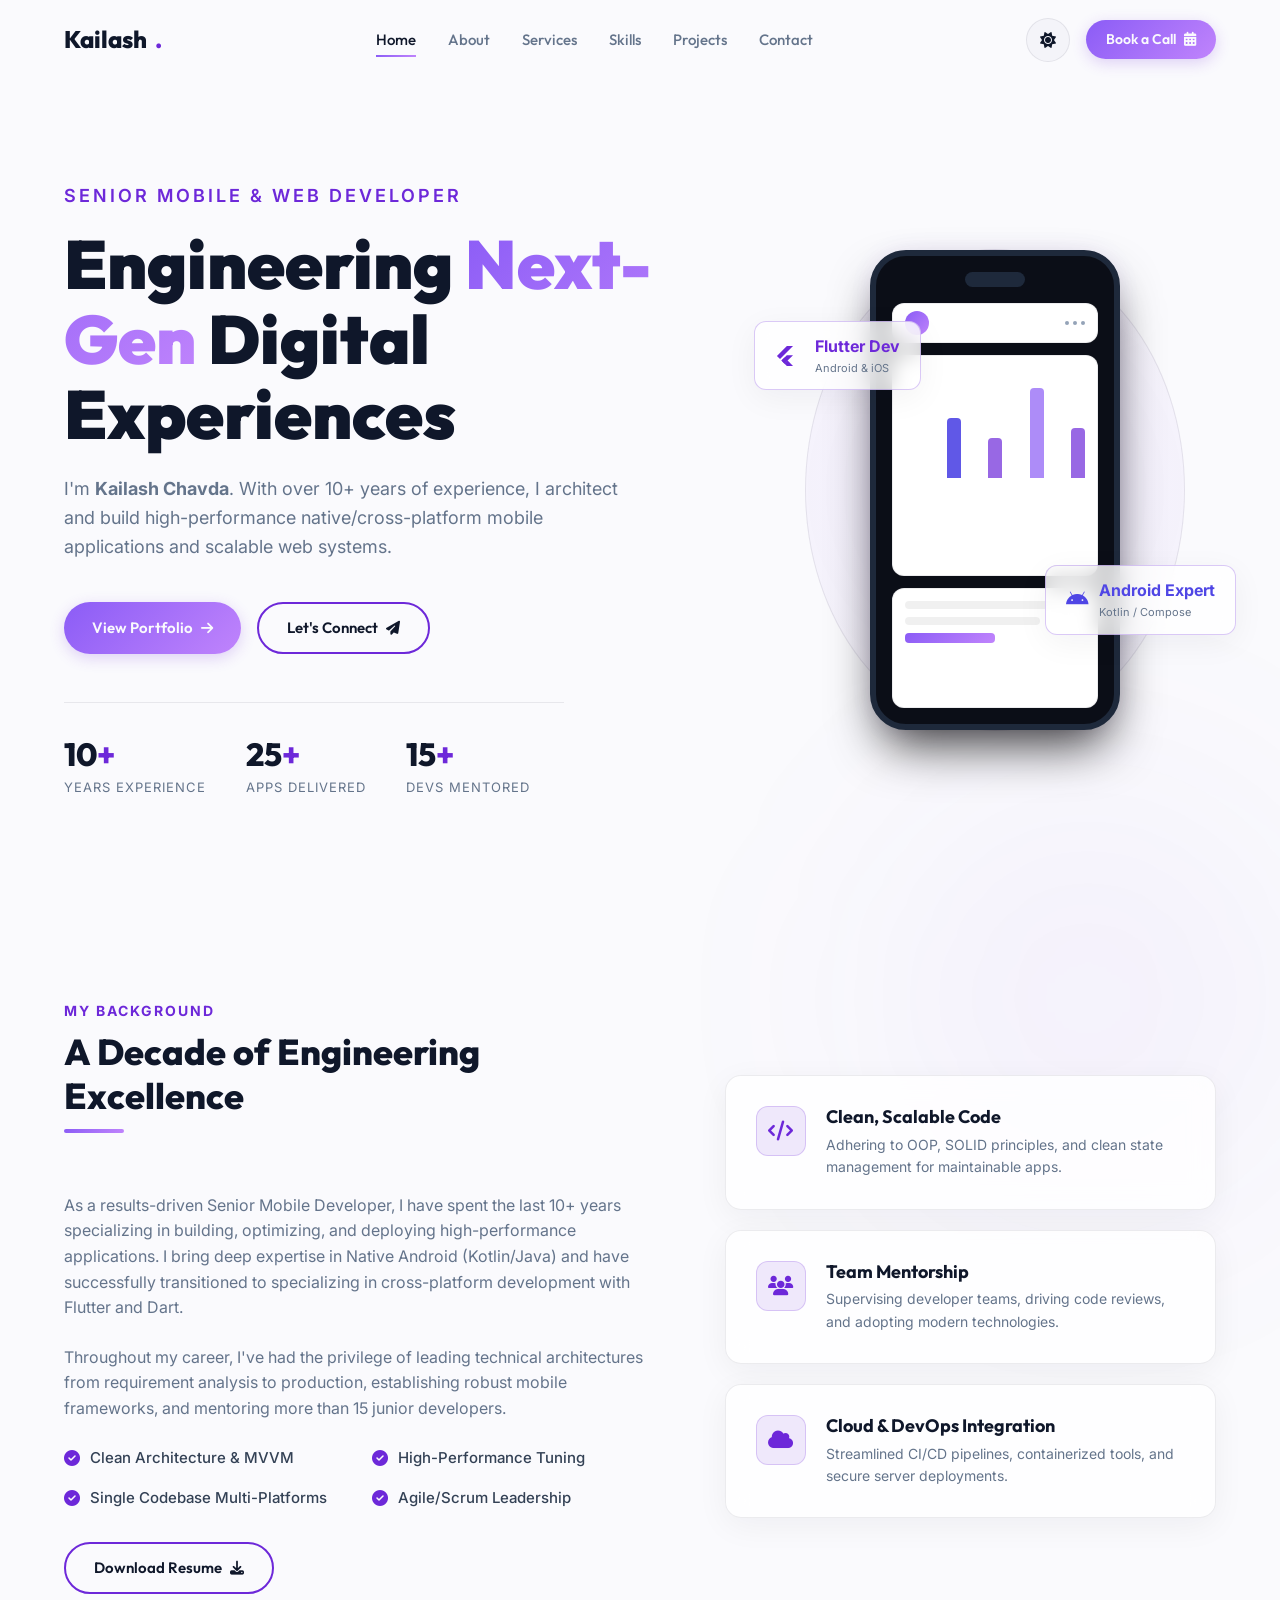
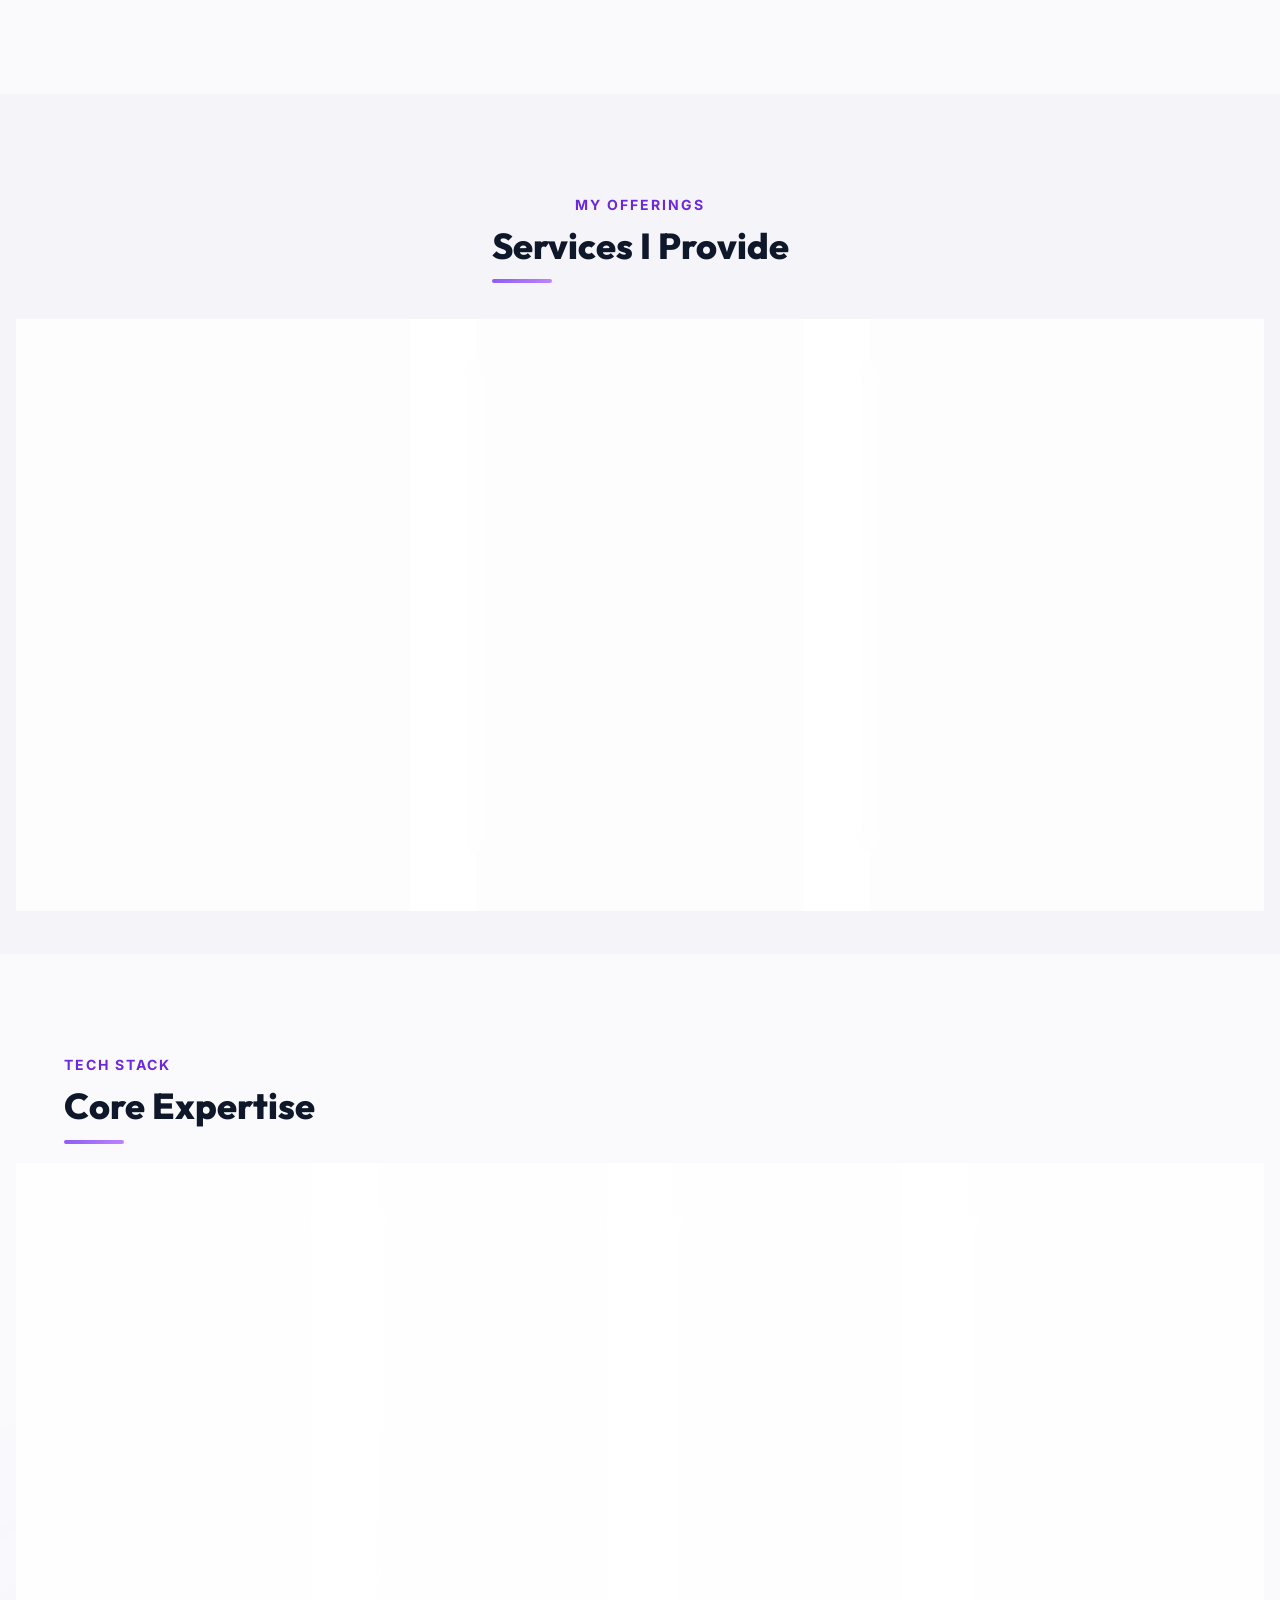
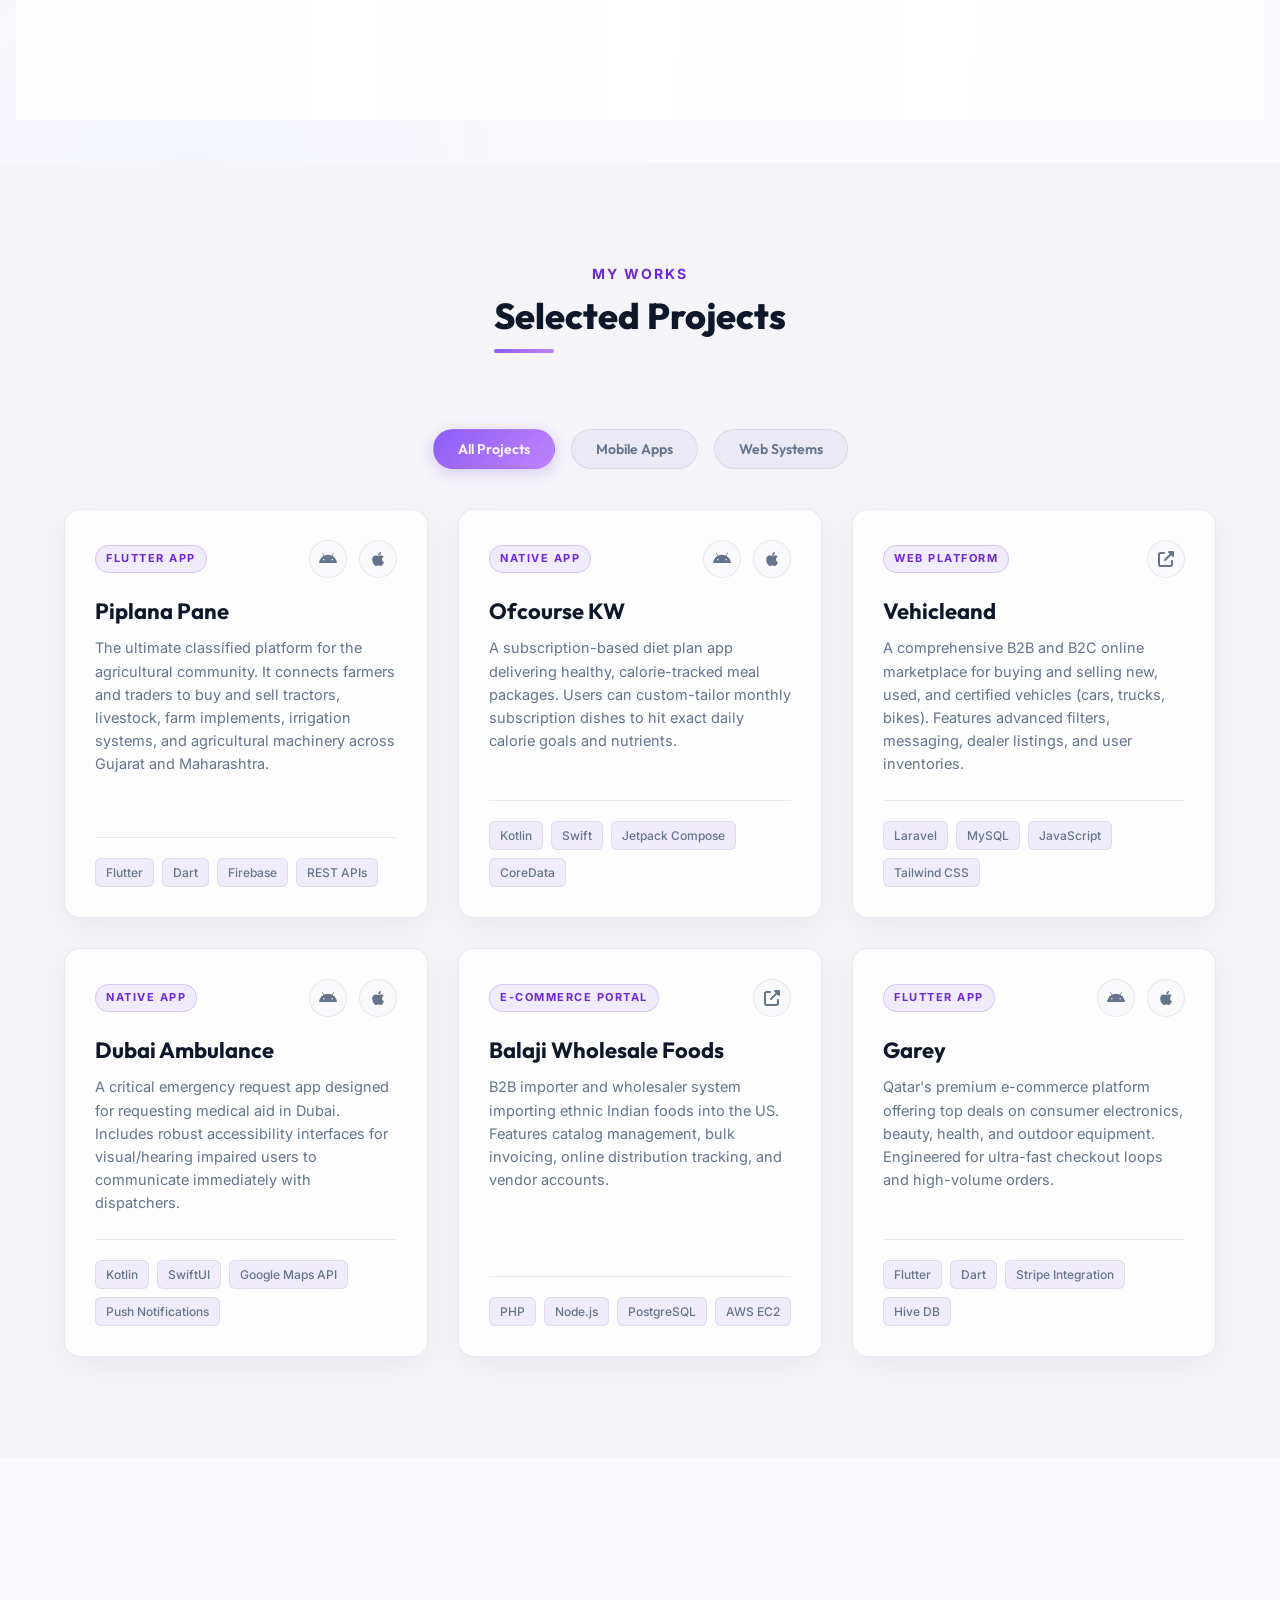
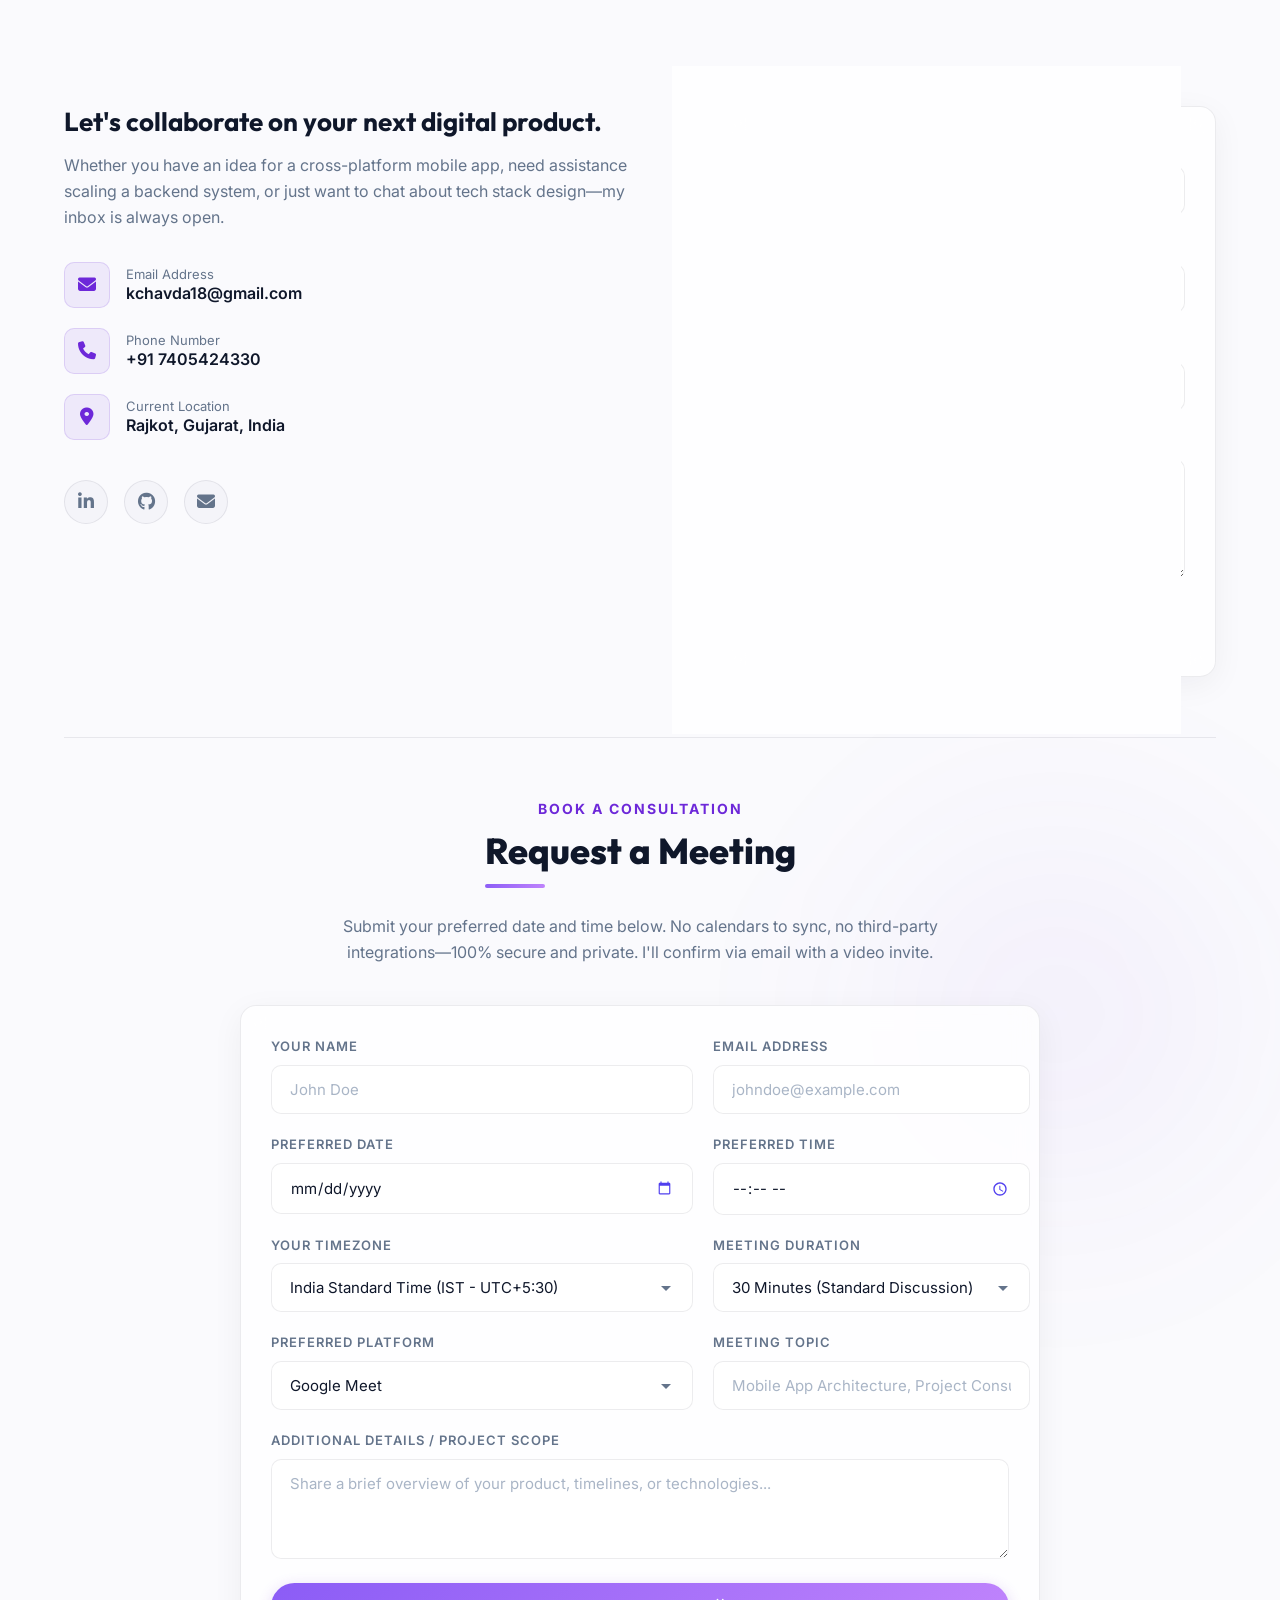
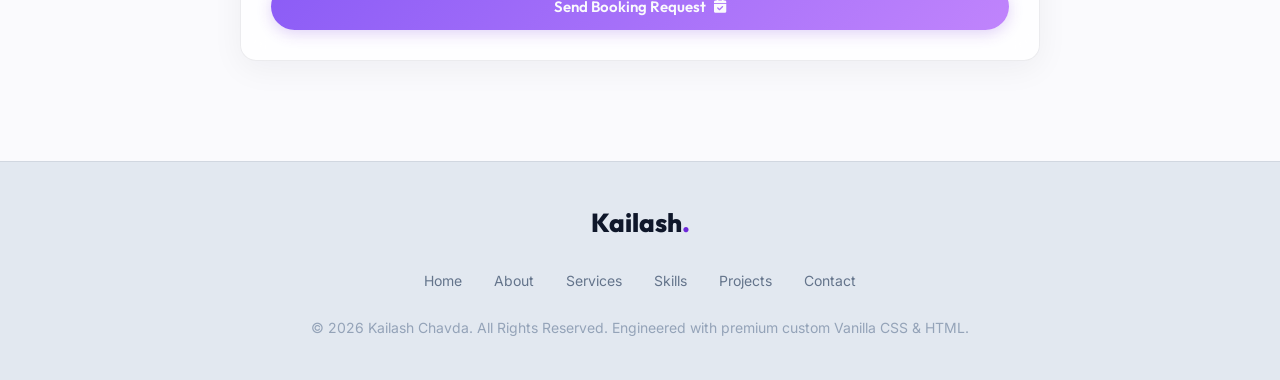
==== commit 7587cc8e: "style: replace missing FontAwesome brand class for Flutter with inline SVG across all template versi" ====
--- a/v1/index.html
+++ b/v1/index.html
@@ -118,7 +118,7 @@
 
         <!-- Floating Badges -->
         <div class="floating-badge fb-1">
-          <i class="fa-brands fa-flutter"></i>
+          <svg class="flutter-icon" viewBox="0 0 256 317" fill="currentColor" style="width: 20px; height: 20px; display: inline-block; vertical-align: middle; margin-right: 10px; color: var(--accent-lime);"><path d="M158 0 0 158l49 48L255 0zM157 145l-85 85 49 50 49-49 85-86z"/><path d="m121 280 37 37h97l-85-86z"/><path d="m72 230 48-48 50 49-49 49z"/></svg>
           <div>
             <strong>Flutter Dev</strong>
             <span style="font-size: 11px; display: block; color: var(--text-muted);">Android &amp; iOS</span>
@@ -279,7 +279,7 @@
         <div class="glass-card expertise-box">
           <h3><i class="fa-solid fa-mobile-screen"></i> Mobile Development</h3>
           <div class="skill-list">
-            <div class="skill-tag"><i class="fa-brands fa-flutter"></i> Flutter</div>
+            <div class="skill-tag"><svg class="flutter-icon" viewBox="0 0 256 317" fill="currentColor" style="width: 14px; height: 14px; display: inline-block; vertical-align: middle; position: relative; top: -1px;"><path d="M158 0 0 158l49 48L255 0zM157 145l-85 85 49 50 49-49 85-86z"/><path d="m121 280 37 37h97l-85-86z"/><path d="m72 230 48-48 50 49-49 49z"/></svg> Flutter</div>
             <div class="skill-tag"><i class="fa-solid fa-code"></i> Dart</div>
             <div class="skill-tag"><i class="fa-brands fa-android"></i> Android SDK</div>
             <div class="skill-tag"><i class="fa-solid fa-code"></i> Kotlin</div>
--- a/v1/styles.css
+++ b/v1/styles.css
@@ -1092,10 +1092,18 @@
   font-size: 18px;
 }
 
+.contact-item-text {
+  display: flex;
+  flex-direction: column;
+  justify-content: center;
+}
+
 .contact-item-text span {
   font-size: 13px;
   color: var(--text-muted);
   display: block;
+  line-height: 1.2;
+  margin-bottom: 2px;
 }
 
 .contact-item-text a,
@@ -1103,6 +1111,9 @@
   font-size: 16px;
   font-weight: 600;
   color: var(--text-white);
+  line-height: 1.2;
+  display: block;
+  margin: 0;
 }
 
 .social-links {
